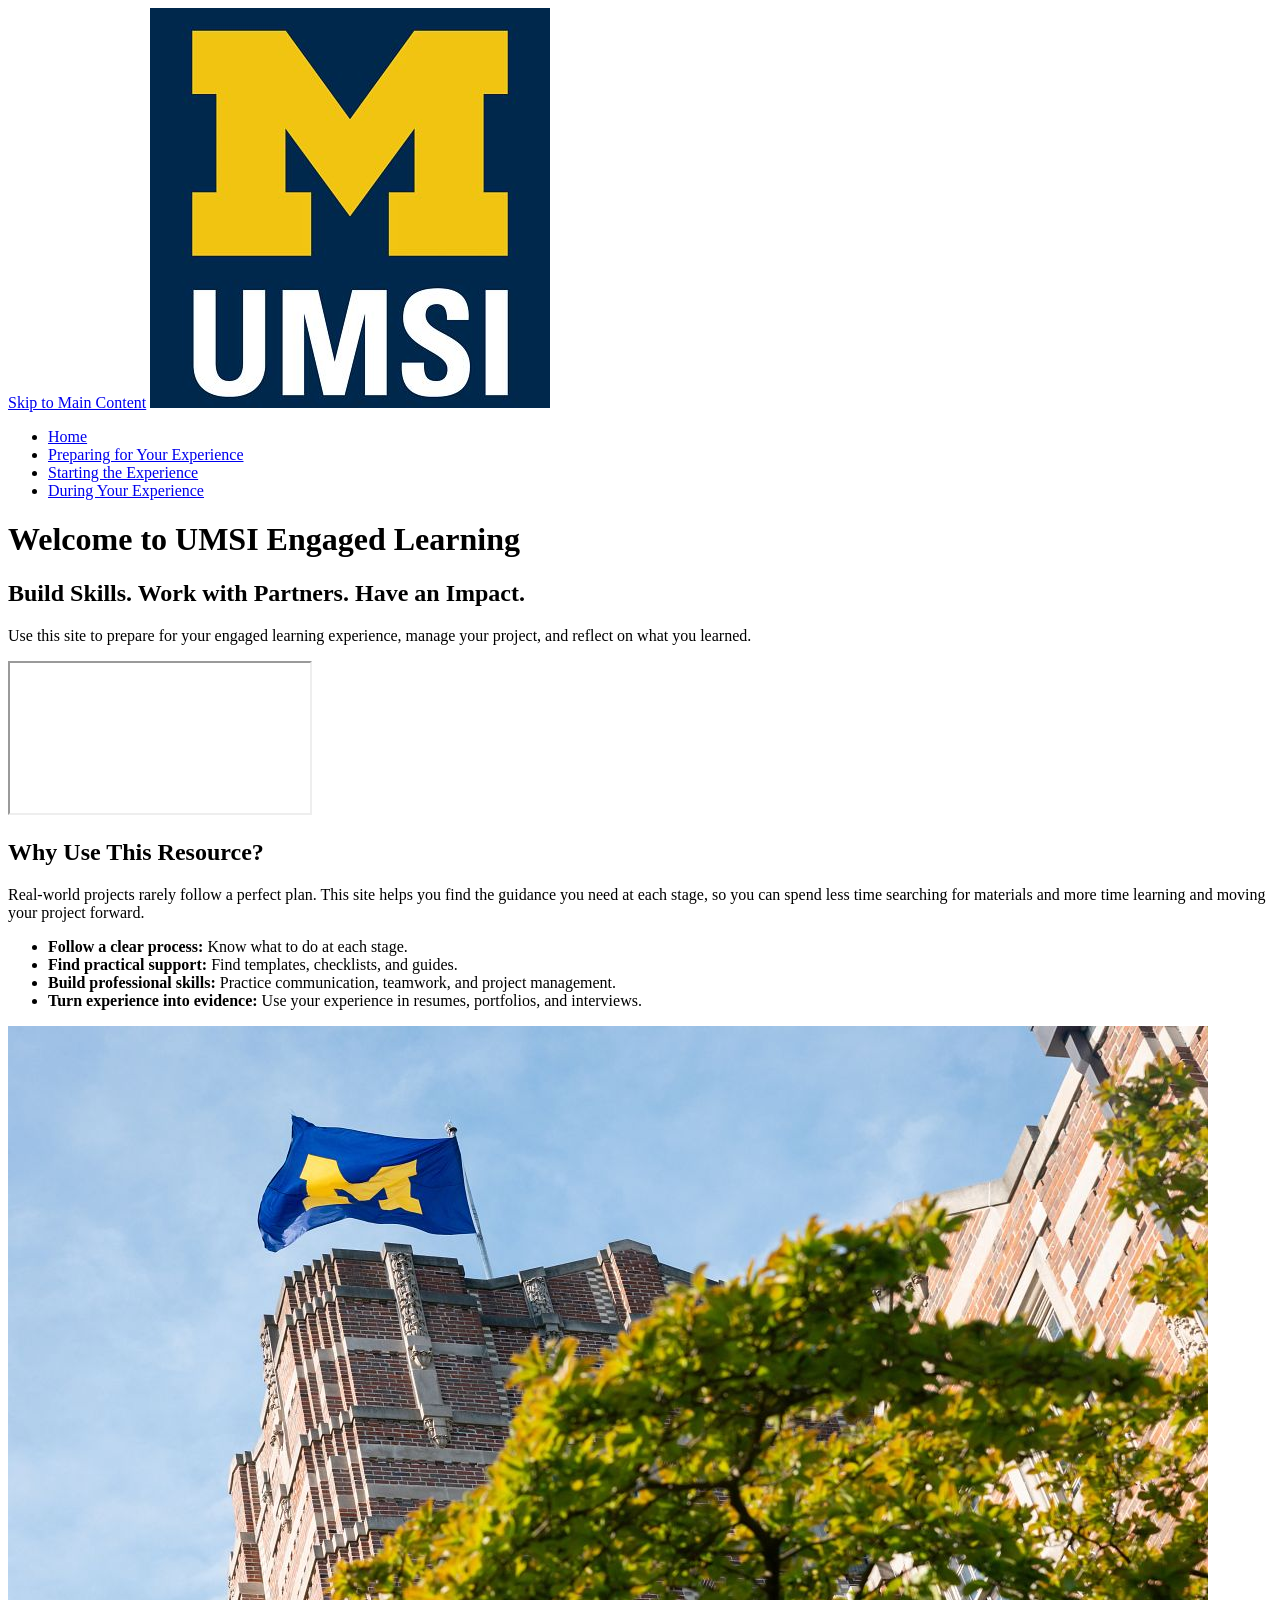
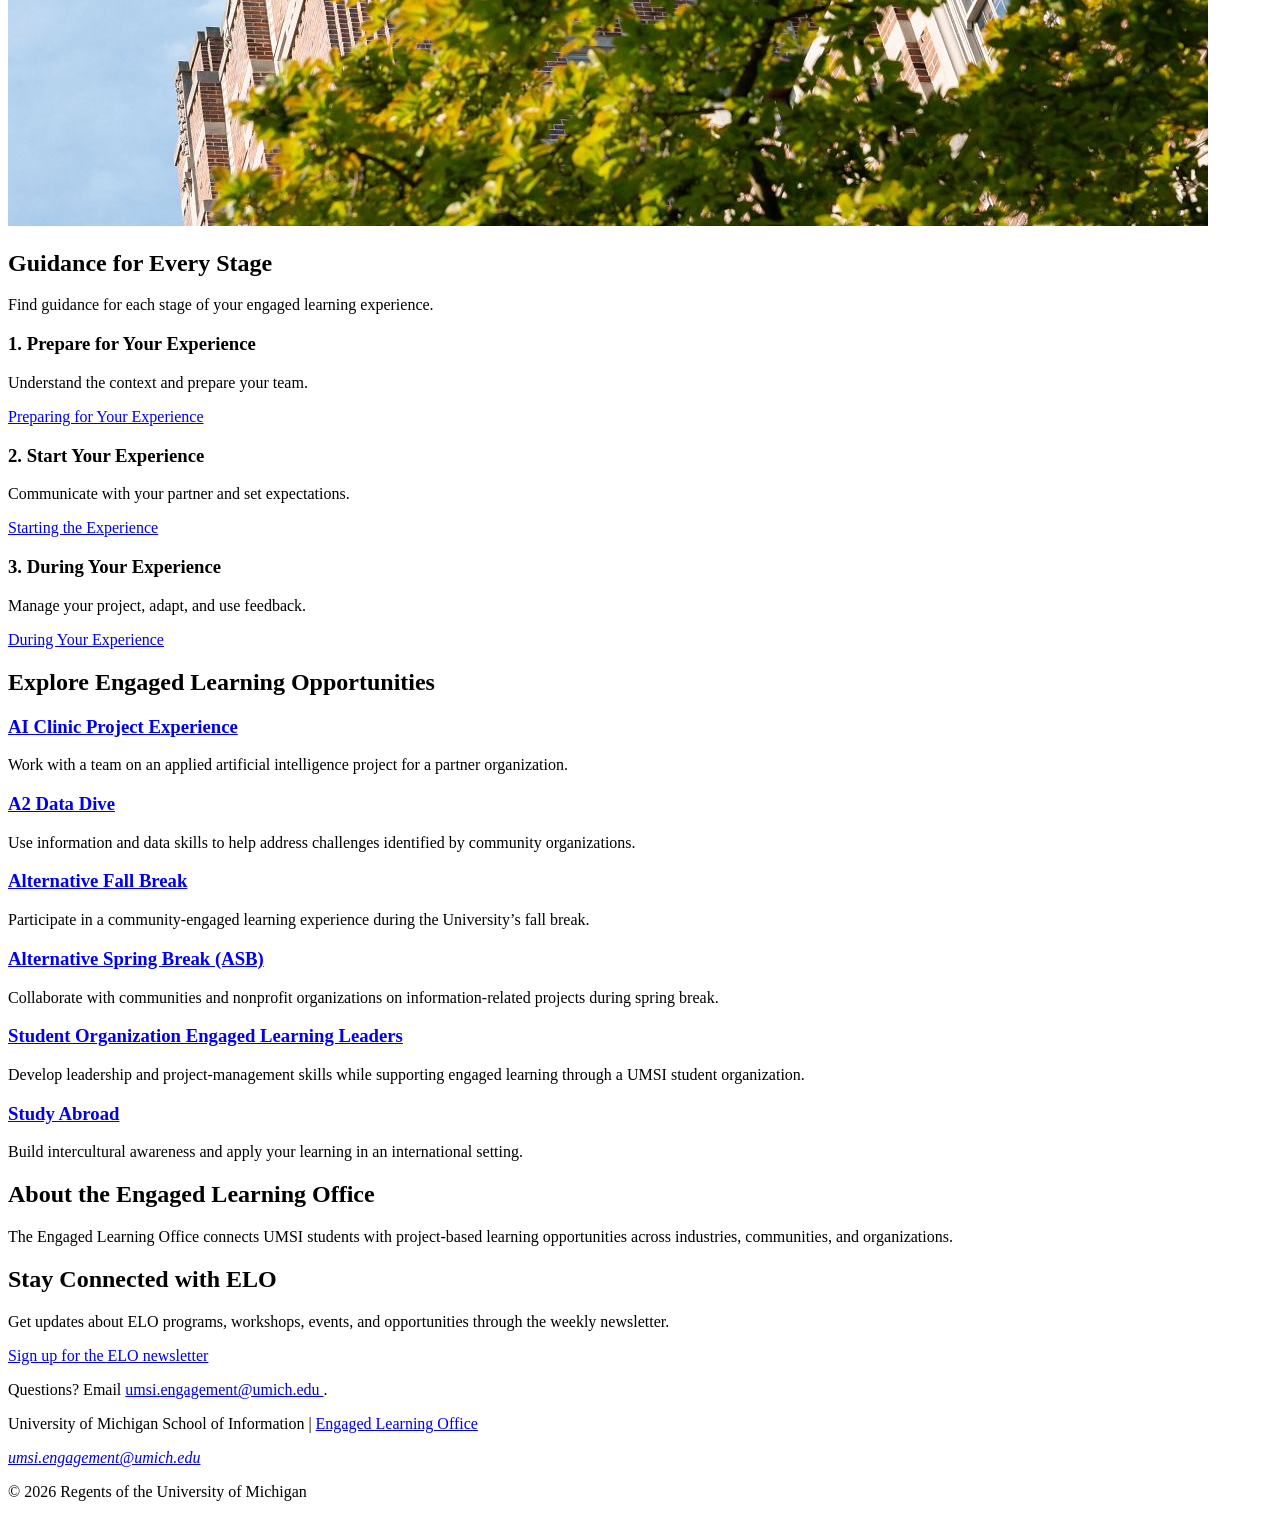
==== index.html @ 93e95463 "Fix W3 validator error in index.html" ====
<!DOCTYPE html>
<html lang="en">
  <head>
    <meta charset="UTF-8">
    <meta name="viewport" content="width=device-width, initial-scale=1.0">
    <title>Engaged Learning Resources | UMSI</title>

  </head>
  <body>

    <header>
      <a href="#main">Skip to Main Content</a>
      <img src="images/UMSI_signature_vertical_informal_solidblue.jpg"
        alt="UMSI Logo">
      <nav>
        <ul>
          <li><a href="index.html">Home</a></li>
          <li><a href="prep.html">Preparing for Your Experience</a></li>
          <li><a href="start.html">Starting the Experience</a></li>
          <li><a href="during.html">During Your Experience</a></li>
        </ul>
      </nav>
      <h1>Welcome to UMSI Engaged Learning</h1>

    </header>
    <main id="main">
      <section>
        <h2>Build Skills. Work with Partners. Have an Impact.</h2>
        <p>
          Use this site to prepare for your engaged learning experience, manage
          your project, and reflect on what you learned.
        </p>

        <iframe
          src="https://www.youtube.com/embed/81ZO9RfIJEQ?si=tBp82YWZMl1u7CVS"
          title="YouTube video player"
          allow="accelerometer; autoplay; clipboard-write; encrypted-media; gyroscope; picture-in-picture; web-share"
          referrerpolicy="strict-origin-when-cross-origin"
          allowfullscreen></iframe>
        <!-- Note: this iframe might cause an Axe ARIA error - that's not on you that's on YouTube! -->
      </section>

      <section>
        <h2>Why Use This Resource?</h2>

        <p>Real-world projects rarely follow a perfect plan. This site helps you
          find the guidance you need at each stage, so you can spend less time
          searching for materials and more time learning and moving your project
          forward.</p>
        <ul>
          <li><strong>Follow a clear process:</strong> Know what to do at each
            stage.</li>
          <li><strong>Find practical support:</strong> Find templates,
            checklists, and guides.</li>
          <li><strong>Build professional skills:</strong> Practice
            communication, teamwork, and project management.</li>
          <li><strong>Turn experience into evidence:</strong> Use your
            experience in resumes, portfolios, and interviews.</li>
        </ul>
        <img src="images/MCOMMONS-EarlySummerViewsMay2026-19.jpg"
          alt="University of Michigan flag outside the Michigan Union">
      </section>

      <section>
        <h2>Guidance for Every Stage</h2>
        <p>Find guidance for each stage of your engaged learning experience.</p>
        <article>
          <h3>1. Prepare for Your Experience</h3>
          <p>Understand the context and prepare your team.</p>
          <a href="prep.html">Preparing for Your Experience</a>
        </article>

        <article>
          <h3>2. Start Your Experience</h3>
          <p>Communicate with your partner and set expectations.</p>
          <a href="start.html">Starting the Experience</a>
        </article>

        <article>
          <h3>3. During Your Experience</h3>
          <p>Manage your project, adapt, and use feedback.</p>
          <a href="during.html">During Your Experience</a>
        </article>
      </section>

      <section>
        <h2>Explore Engaged Learning Opportunities</h2>
        <article>
          <h3><a
              href="https://mcompass.umich.edu/_portal/tds-program-brochure?programid=12810">AI
              Clinic Project Experience</a></h3>
          <p>Work with a team on an applied artificial intelligence project for
            a partner organization.</p>
        </article>

        <article>
          <h3><a
              href="https://mcompass.umich.edu/_portal/tds-program-brochure?programid=12556">A2
              Data Dive</a></h3>
          <p>Use information and data skills to help address challenges
            identified by community organizations.</p>
        </article>

        <article>
          <h3><a
              href="https://mcompass.umich.edu/_portal/tds-program-brochure?programid=11297">Alternative
              Fall Break</a></h3>
          <p>Participate in a community-engaged learning experience during the
            University’s fall break.</p>
        </article>

        <article>
          <h3><a
              href="https://mcompass.umich.edu/_portal/tds-program-brochure?programid=10621">Alternative
              Spring Break (ASB)</a></h3>
          <p>Collaborate with communities and nonprofit organizations on
            information-related projects during spring break.</p>
        </article>

        <article>
          <h3><a
              href="https://mcompass.umich.edu/_portal/tds-program-brochure?programid=12294">Student
              Organization Engaged Learning Leaders</a></h3>
          <p>Develop leadership and project-management skills while supporting
            engaged learning through a UMSI student organization.</p>
        </article>

        <article>
          <h3><a href="https://www.si.umich.edu/student-life/study-abroad">Study
              Abroad</a></h3>
          <p>Build intercultural awareness and apply your learning in an
            international setting. </p>
        </article>
      </section>
      <section>
        <h2>About the Engaged Learning Office</h2>
        <p>The Engaged Learning Office connects UMSI students with project-based
          learning opportunities across industries, communities, and
          organizations.</p>
      </section>
      <aside>
        <h2>Stay Connected with ELO</h2>
        <p>Get updates about ELO programs, workshops, events, and opportunities
          through the weekly newsletter.</p>
        <div>
          <a href="https://umsi.info/elo-newsletter"> Sign up for the ELO
            newsletter</a>
        </div>
        <p>Questions? Email <a
            href="mailto:umsi.engagement@umich.edu">umsi.engagement@umich.edu
          </a>.</p>
      </aside>

      <!-- Content taken & modified from UMGPT with the prompt, "Write me a webpage of intro content to help meet the following requirements - this is for the home page": and then pasted in the client objectives & project requirements"
        UMGPT. (2026). UMGPT ( GPT-5.6 Sol September 7th version) [Large language model]. -->
    </main>
    <footer>
      <p>University of Michigan School of Information | <a
          href="https://www.si.umich.edu/programs/engaged-learning/about-engaged-learning-office">Engaged
          Learning Office </a></p>
      <address>
        <a href="mailto:umsi.engagement@umich.edu">umsi.engagement@umich.edu</a>
      </address>
      <p>&copy; 2026 Regents of the University of Michigan</p>
    </footer>
  </body>
</html>
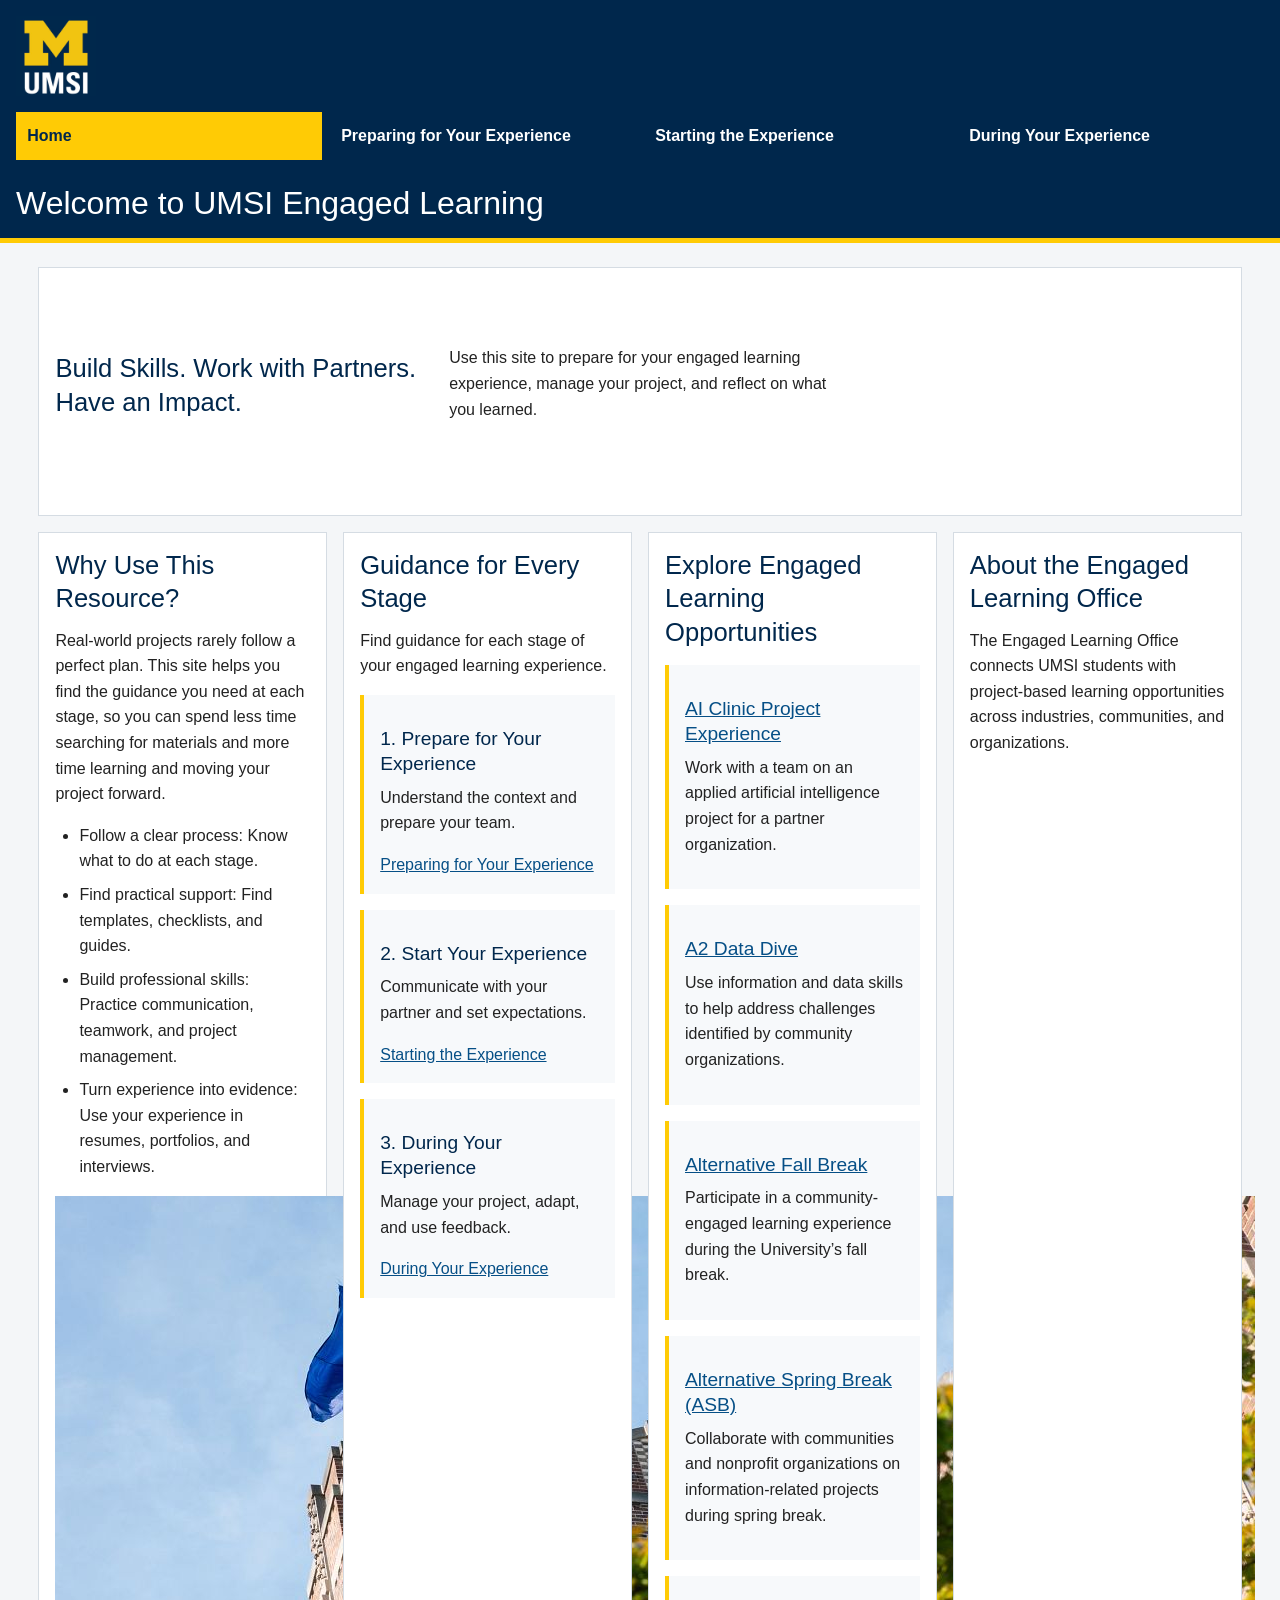
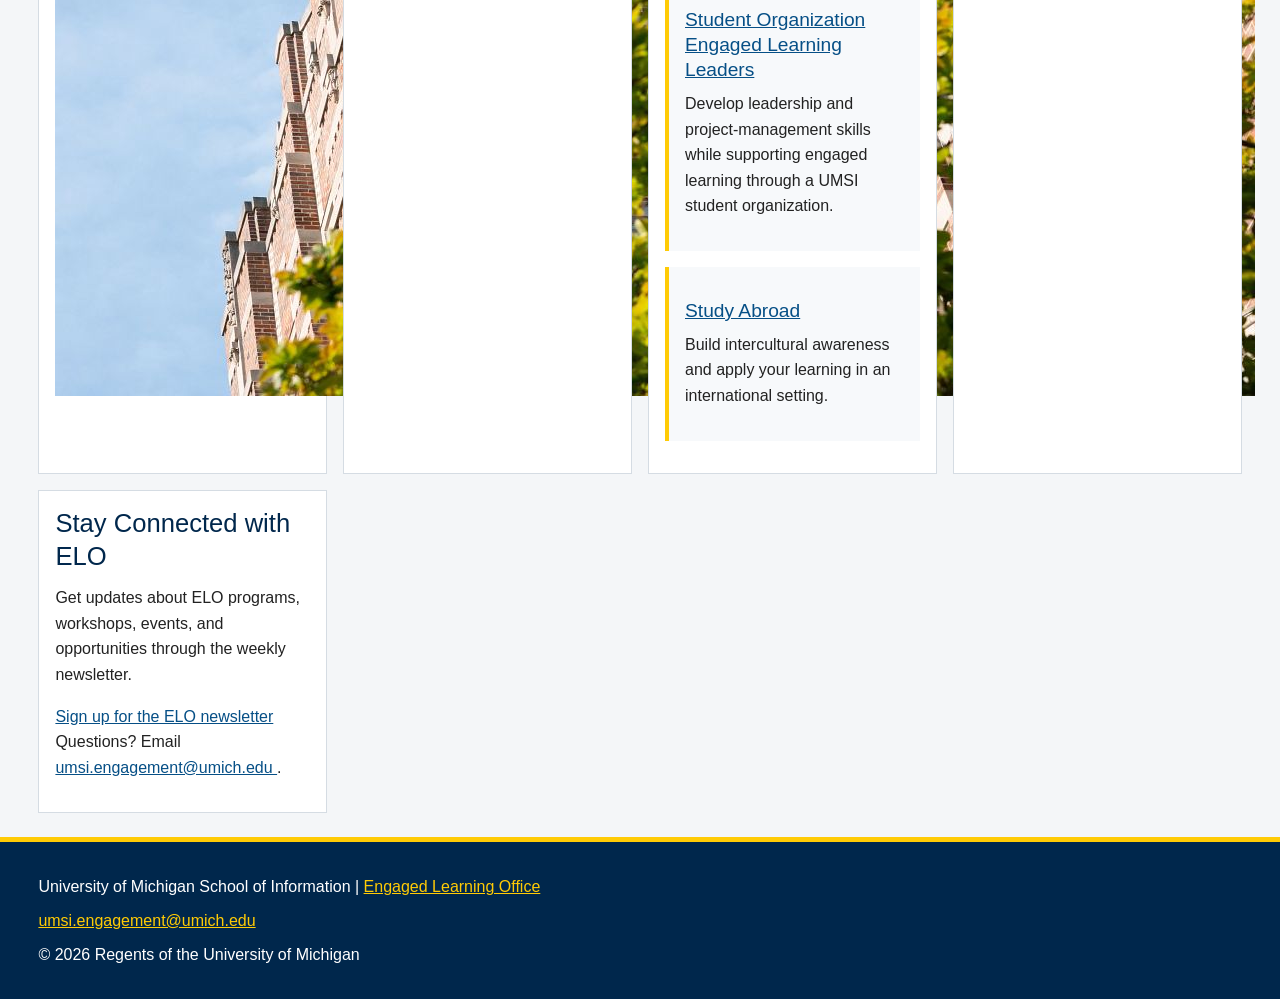
==== commit 76d6adb0: "client project 2" ====
--- a/index.html
+++ b/index.html
@@ -3,18 +3,20 @@
   <head>
     <meta charset="UTF-8">
     <meta name="viewport" content="width=device-width, initial-scale=1.0">
-    <title>Engaged Learning Resources | UMSI</title>
+    <title>Engaged Learning at UMSI | Home</title>
+    <link rel="stylesheet" href="css/html5reset.css">
+    <link rel="stylesheet" href="css/style.css">
 
   </head>
   <body>
 
     <header>
-      <a href="#main">Skip to Main Content</a>
+      <a class="skip-link" href="#main">Skip to Main Content</a>
       <img src="images/UMSI_signature_vertical_informal_solidblue.jpg"
         alt="UMSI Logo">
       <nav>
         <ul>
-          <li><a href="index.html">Home</a></li>
+          <li><a href="index.html" aria-current="page">Home</a></li>
           <li><a href="prep.html">Preparing for Your Experience</a></li>
           <li><a href="start.html">Starting the Experience</a></li>
           <li><a href="during.html">During Your Experience</a></li>
--- a/css/style.css
+++ b/css/style.css
@@ -0,0 +1,219 @@
+/* Basic page styles */
+body {
+  margin: 0;
+  background-color: #f4f6f8;
+  color: #222;
+  font-family: Arial, sans-serif;
+  font-size: 1rem;
+  line-height: 1.6;
+}
+
+* {
+  box-sizing: border-box;
+}
+
+a {
+  color: #064f86;
+}
+
+a:focus-visible {
+  outline: 3px solid #ffcb05;
+  outline-offset: 3px;
+}
+
+/* The skip link is hidden until someone tabs to it. */
+.skip-link {
+  position: absolute;
+  top: -100px;
+  left: 1rem;
+  padding: 0.75rem;
+  background-color: #ffcb05;
+  color: #00274c;
+  font-weight: bold;
+}
+
+.skip-link:focus {
+  top: 1rem;
+}
+
+/* Header and navigation */
+header {
+  display: grid;
+  grid-template-columns: 1fr;
+  gap: 1rem;
+  padding: 1rem;
+  background-color: #00274c;
+  color: white;
+  border-bottom: 5px solid #ffcb05;
+}
+
+header img {
+  width: 5rem;
+  max-width: 100%;
+  background-color: white;
+}
+
+header h1 {
+  margin: 0;
+  color: white;
+  font-size: 2rem;
+  line-height: 1.2;
+}
+
+nav ul {
+  display: grid;
+  grid-template-columns: repeat(auto-fit, minmax(140px, 1fr));
+  gap: 0.5rem;
+  margin: 0;
+  padding: 0;
+  list-style: none;
+}
+
+nav a {
+  display: block;
+  min-height: 3rem;
+  padding: 0.7rem;
+  color: white;
+  font-weight: bold;
+  text-decoration: none;
+}
+
+nav a:hover,
+nav a[aria-current="page"] {
+  background-color: #ffcb05;
+  color: #00274c;
+}
+
+/* Grid keeps content in one column on narrow screens and adds columns
+   when there is enough room. */
+main {
+  display: grid;
+  grid-template-columns: repeat(auto-fit, minmax(250px, 1fr));
+  gap: 1rem;
+  width: 94%;
+  margin: 1.5rem auto;
+}
+
+main > section,
+main > aside {
+  min-width: 0;
+  padding: 1rem;
+  background-color: white;
+  border: 1px solid #d5dce3;
+}
+
+main > section:first-child {
+  display: grid;
+  grid-template-columns: repeat(auto-fit, minmax(230px, 1fr));
+  gap: 0.75rem;
+  align-items: center;
+  grid-column: 1 / -1;
+}
+
+main > section:first-child img {
+  width: 100%;
+  height: auto;
+}
+
+main > section:first-child iframe {
+  width: 100%;
+  aspect-ratio: 16 / 9;
+  border: 0;
+}
+
+h2,
+h3,
+h4 {
+  color: #00274c;
+  line-height: 1.3;
+}
+
+h2 {
+  margin: 0 0 0.75rem;
+  font-size: 1.6rem;
+}
+
+h3 {
+  margin: 1rem 0 0.5rem;
+  font-size: 1.2rem;
+}
+
+main p {
+  margin: 0 0 1rem;
+}
+
+main ul {
+  margin: 0 0 1rem;
+  padding-left: 1.5rem;
+  list-style: disc;
+}
+
+main ol {
+  margin: 0 0 1rem;
+  padding-left: 1.5rem;
+  list-style: decimal;
+}
+
+main > section:not(:first-child) article {
+  margin: 1rem 0;
+  padding: 1rem;
+  border-left: 4px solid #ffcb05;
+  background-color: #f7f9fb;
+}
+
+li {
+  margin-bottom: 0.5rem;
+}
+
+table {
+  width: 100%;
+  border-collapse: collapse;
+}
+
+caption {
+  padding: 0.5rem;
+  color: #00274c;
+  font-weight: bold;
+  text-align: left;
+}
+
+th,
+td {
+  padding: 0.5rem;
+  border: 1px solid #b9c5d0;
+  text-align: left;
+  vertical-align: top;
+}
+
+th {
+  background-color: #00274c;
+  color: white;
+}
+
+footer {
+  padding: 1.5rem 3%;
+  background-color: #00274c;
+  color: white;
+  border-top: 5px solid #ffcb05;
+}
+
+footer p {
+  margin: 0.5rem 0;
+}
+
+footer a {
+  color: #ffcb05;
+}
+
+address {
+  font-style: normal;
+}
+
+/* Accessibility: reduce animation for people who request less motion. */
+@media (prefers-reduced-motion: reduce) {
+  * {
+    scroll-behavior: auto !important;
+    animation: none !important;
+    transition: none !important;
+  }
+}
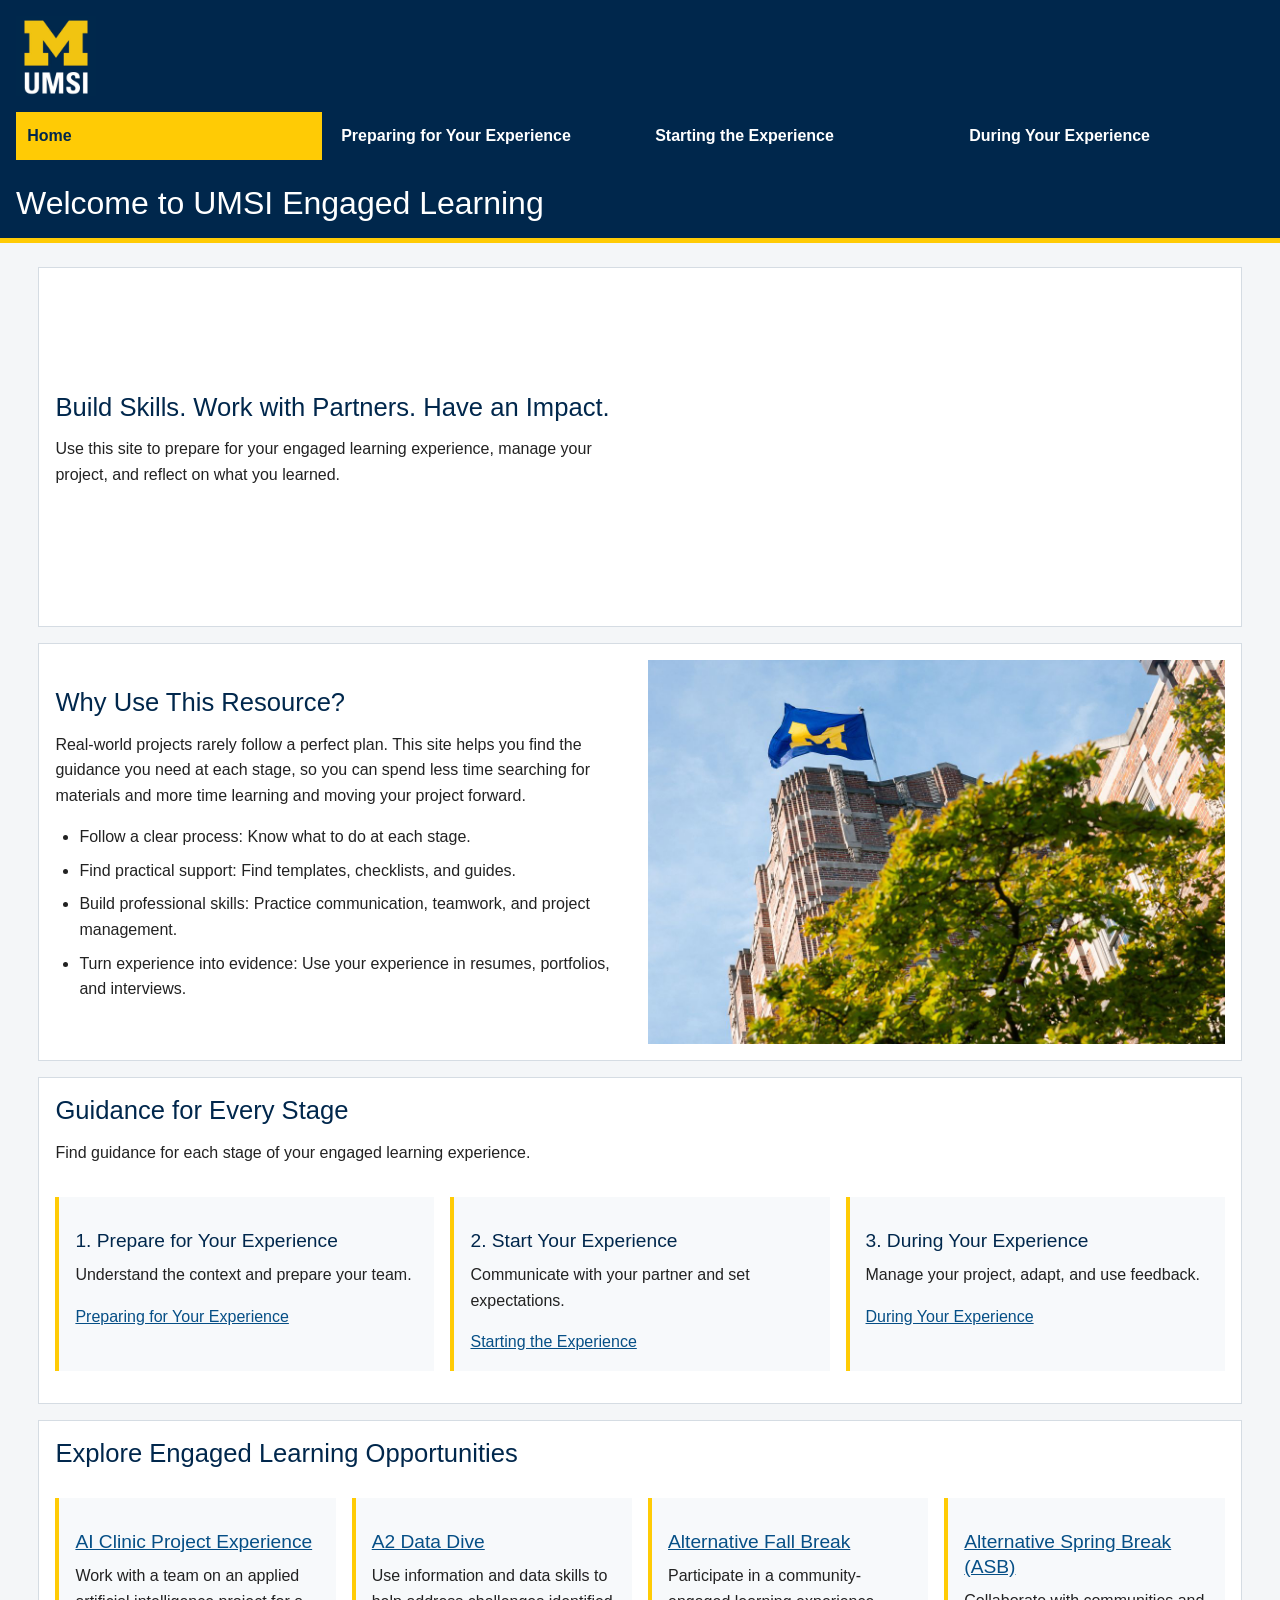
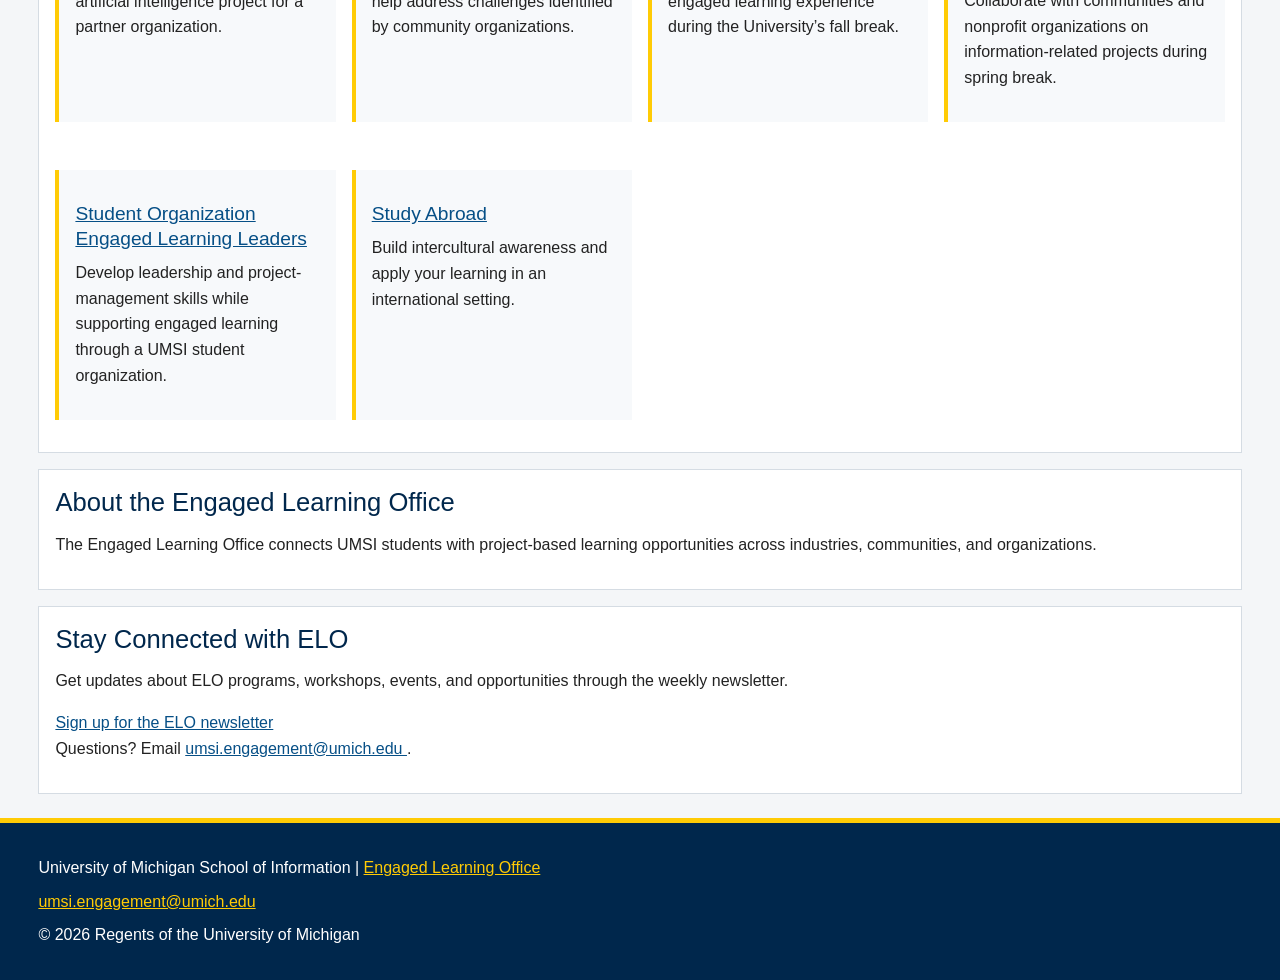
==== commit 4a79ed47: "Update" ====
--- a/index.html
+++ b/index.html
@@ -27,11 +27,13 @@
     </header>
     <main id="main">
       <section>
-        <h2>Build Skills. Work with Partners. Have an Impact.</h2>
-        <p>
-          Use this site to prepare for your engaged learning experience, manage
-          your project, and reflect on what you learned.
-        </p>
+        <div>
+          <h2>Build Skills. Work with Partners. Have an Impact.</h2>
+          <p>
+            Use this site to prepare for your engaged learning experience, manage
+            your project, and reflect on what you learned.
+          </p>
+        </div>
 
         <iframe
           src="https://www.youtube.com/embed/81ZO9RfIJEQ?si=tBp82YWZMl1u7CVS"
@@ -42,23 +44,25 @@
         <!-- Note: this iframe might cause an Axe ARIA error - that's not on you that's on YouTube! -->
       </section>
 
-      <section>
-        <h2>Why Use This Resource?</h2>
+      <section class="why-section">
+        <div>
+          <h2>Why Use This Resource?</h2>
 
-        <p>Real-world projects rarely follow a perfect plan. This site helps you
-          find the guidance you need at each stage, so you can spend less time
-          searching for materials and more time learning and moving your project
-          forward.</p>
-        <ul>
-          <li><strong>Follow a clear process:</strong> Know what to do at each
-            stage.</li>
-          <li><strong>Find practical support:</strong> Find templates,
-            checklists, and guides.</li>
-          <li><strong>Build professional skills:</strong> Practice
-            communication, teamwork, and project management.</li>
-          <li><strong>Turn experience into evidence:</strong> Use your
-            experience in resumes, portfolios, and interviews.</li>
-        </ul>
+          <p>Real-world projects rarely follow a perfect plan. This site helps you
+            find the guidance you need at each stage, so you can spend less time
+            searching for materials and more time learning and moving your project
+            forward.</p>
+          <ul>
+            <li><strong>Follow a clear process:</strong> Know what to do at each
+              stage.</li>
+            <li><strong>Find practical support:</strong> Find templates,
+              checklists, and guides.</li>
+            <li><strong>Build professional skills:</strong> Practice
+              communication, teamwork, and project management.</li>
+            <li><strong>Turn experience into evidence:</strong> Use your
+              experience in resumes, portfolios, and interviews.</li>
+          </ul>
+        </div>
         <img src="images/MCOMMONS-EarlySummerViewsMay2026-19.jpg"
           alt="University of Michigan flag outside the Michigan Union">
       </section>
@@ -66,73 +70,77 @@
       <section>
         <h2>Guidance for Every Stage</h2>
         <p>Find guidance for each stage of your engaged learning experience.</p>
-        <article>
-          <h3>1. Prepare for Your Experience</h3>
-          <p>Understand the context and prepare your team.</p>
-          <a href="prep.html">Preparing for Your Experience</a>
-        </article>
+        <div class="home-card-grid">
+          <article>
+            <h3>1. Prepare for Your Experience</h3>
+            <p>Understand the context and prepare your team.</p>
+            <a href="prep.html">Preparing for Your Experience</a>
+          </article>
 
-        <article>
-          <h3>2. Start Your Experience</h3>
-          <p>Communicate with your partner and set expectations.</p>
-          <a href="start.html">Starting the Experience</a>
-        </article>
+          <article>
+            <h3>2. Start Your Experience</h3>
+            <p>Communicate with your partner and set expectations.</p>
+            <a href="start.html">Starting the Experience</a>
+          </article>
 
-        <article>
-          <h3>3. During Your Experience</h3>
-          <p>Manage your project, adapt, and use feedback.</p>
-          <a href="during.html">During Your Experience</a>
-        </article>
+          <article>
+            <h3>3. During Your Experience</h3>
+            <p>Manage your project, adapt, and use feedback.</p>
+            <a href="during.html">During Your Experience</a>
+          </article>
+        </div>
       </section>
 
       <section>
         <h2>Explore Engaged Learning Opportunities</h2>
-        <article>
-          <h3><a
-              href="https://mcompass.umich.edu/_portal/tds-program-brochure?programid=12810">AI
-              Clinic Project Experience</a></h3>
-          <p>Work with a team on an applied artificial intelligence project for
-            a partner organization.</p>
-        </article>
+        <div class="home-card-grid">
+          <article>
+            <h3><a
+                href="https://mcompass.umich.edu/_portal/tds-program-brochure?programid=12810">AI
+                Clinic Project Experience</a></h3>
+            <p>Work with a team on an applied artificial intelligence project for
+              a partner organization.</p>
+          </article>
 
-        <article>
-          <h3><a
-              href="https://mcompass.umich.edu/_portal/tds-program-brochure?programid=12556">A2
-              Data Dive</a></h3>
-          <p>Use information and data skills to help address challenges
-            identified by community organizations.</p>
-        </article>
+          <article>
+            <h3><a
+                href="https://mcompass.umich.edu/_portal/tds-program-brochure?programid=12556">A2
+                Data Dive</a></h3>
+            <p>Use information and data skills to help address challenges
+              identified by community organizations.</p>
+          </article>
 
-        <article>
-          <h3><a
-              href="https://mcompass.umich.edu/_portal/tds-program-brochure?programid=11297">Alternative
-              Fall Break</a></h3>
-          <p>Participate in a community-engaged learning experience during the
-            University’s fall break.</p>
-        </article>
+          <article>
+            <h3><a
+                href="https://mcompass.umich.edu/_portal/tds-program-brochure?programid=11297">Alternative
+                Fall Break</a></h3>
+            <p>Participate in a community-engaged learning experience during the
+              University’s fall break.</p>
+          </article>
 
-        <article>
-          <h3><a
-              href="https://mcompass.umich.edu/_portal/tds-program-brochure?programid=10621">Alternative
-              Spring Break (ASB)</a></h3>
-          <p>Collaborate with communities and nonprofit organizations on
-            information-related projects during spring break.</p>
-        </article>
+          <article>
+            <h3><a
+                href="https://mcompass.umich.edu/_portal/tds-program-brochure?programid=10621">Alternative
+                Spring Break (ASB)</a></h3>
+            <p>Collaborate with communities and nonprofit organizations on
+              information-related projects during spring break.</p>
+          </article>
 
-        <article>
-          <h3><a
-              href="https://mcompass.umich.edu/_portal/tds-program-brochure?programid=12294">Student
-              Organization Engaged Learning Leaders</a></h3>
-          <p>Develop leadership and project-management skills while supporting
-            engaged learning through a UMSI student organization.</p>
-        </article>
+          <article>
+            <h3><a
+                href="https://mcompass.umich.edu/_portal/tds-program-brochure?programid=12294">Student
+                Organization Engaged Learning Leaders</a></h3>
+            <p>Develop leadership and project-management skills while supporting
+              engaged learning through a UMSI student organization.</p>
+          </article>
 
-        <article>
-          <h3><a href="https://www.si.umich.edu/student-life/study-abroad">Study
-              Abroad</a></h3>
-          <p>Build intercultural awareness and apply your learning in an
-            international setting. </p>
-        </article>
+          <article>
+            <h3><a href="https://www.si.umich.edu/student-life/study-abroad">Study
+                Abroad</a></h3>
+            <p>Build intercultural awareness and apply your learning in an
+              international setting. </p>
+          </article>
+        </div>
       </section>
       <section>
         <h2>About the Engaged Learning Office</h2>
--- a/css/style.css
+++ b/css/style.css
@@ -87,10 +87,9 @@
 /* Grid keeps content in one column on narrow screens and adds columns
    when there is enough room. */
 main {
-  display: grid;
-  grid-template-columns: repeat(auto-fit, minmax(250px, 1fr));
-  gap: 1rem;
+  display: block;
   width: 94%;
+  max-width: 76rem;
   margin: 1.5rem auto;
 }
 
@@ -100,11 +99,18 @@
   padding: 1rem;
   background-color: white;
   border: 1px solid #d5dce3;
+  margin-bottom: 1rem;
+}
+
+main img {
+  display: block;
+  max-width: 100%;
+  height: auto;
 }
 
 main > section:first-child {
   display: grid;
-  grid-template-columns: repeat(auto-fit, minmax(230px, 1fr));
+  grid-template-columns: repeat(auto-fit, minmax(min(100%, 230px), 1fr));
   gap: 0.75rem;
   align-items: center;
   grid-column: 1 / -1;
@@ -119,6 +125,23 @@
   width: 100%;
   aspect-ratio: 16 / 9;
   border: 0;
+}
+
+.why-section {
+  display: grid;
+  grid-template-columns: repeat(auto-fit, minmax(min(100%, 28rem), 1fr));
+  gap: 1rem;
+  align-items: center;
+}
+
+.home-card-grid {
+  display: grid;
+  grid-template-columns: repeat(auto-fit, minmax(min(100%, 250px), 1fr));
+  gap: 1rem;
+}
+
+.home-card-grid article {
+  margin: 0;
 }
 
 h2,
@@ -161,6 +184,39 @@
   background-color: #f7f9fb;
 }
 
+/* Phase 1 and Phase 3 use the same card layout. On small screens the
+   cards stack; when space allows, the task and resources sit side by side. */
+.phase-section {
+  grid-column: 1 / -1;
+}
+
+.phase-cards {
+  display: grid;
+  grid-template-columns: repeat(auto-fit, minmax(min(100%, 280px), 1fr));
+  gap: 1rem;
+}
+
+.phase-section article {
+  min-width: 0;
+  margin: 0;
+}
+
+.phase-section article h3 {
+  margin-top: 0;
+}
+
+.resource-grid {
+  display: grid;
+  grid-template-columns: repeat(auto-fit, minmax(min(100%, 260px), 1fr));
+  gap: 0.75rem;
+}
+
+.resource-list {
+  display: grid;
+  grid-template-columns: repeat(auto-fit, minmax(min(100%, 220px), 1fr));
+  gap: 0 1rem;
+}
+
 li {
   margin-bottom: 0.5rem;
 }
@@ -168,6 +224,19 @@
 table {
   width: 100%;
   border-collapse: collapse;
+  table-layout: fixed;
+}
+
+.category-column {
+  width: 23%;
+}
+
+.resource-column {
+  width: 30%;
+}
+
+.purpose-column {
+  width: 47%;
 }
 
 caption {
@@ -183,6 +252,7 @@
   border: 1px solid #b9c5d0;
   text-align: left;
   vertical-align: top;
+  overflow-wrap: anywhere;
 }
 
 th {
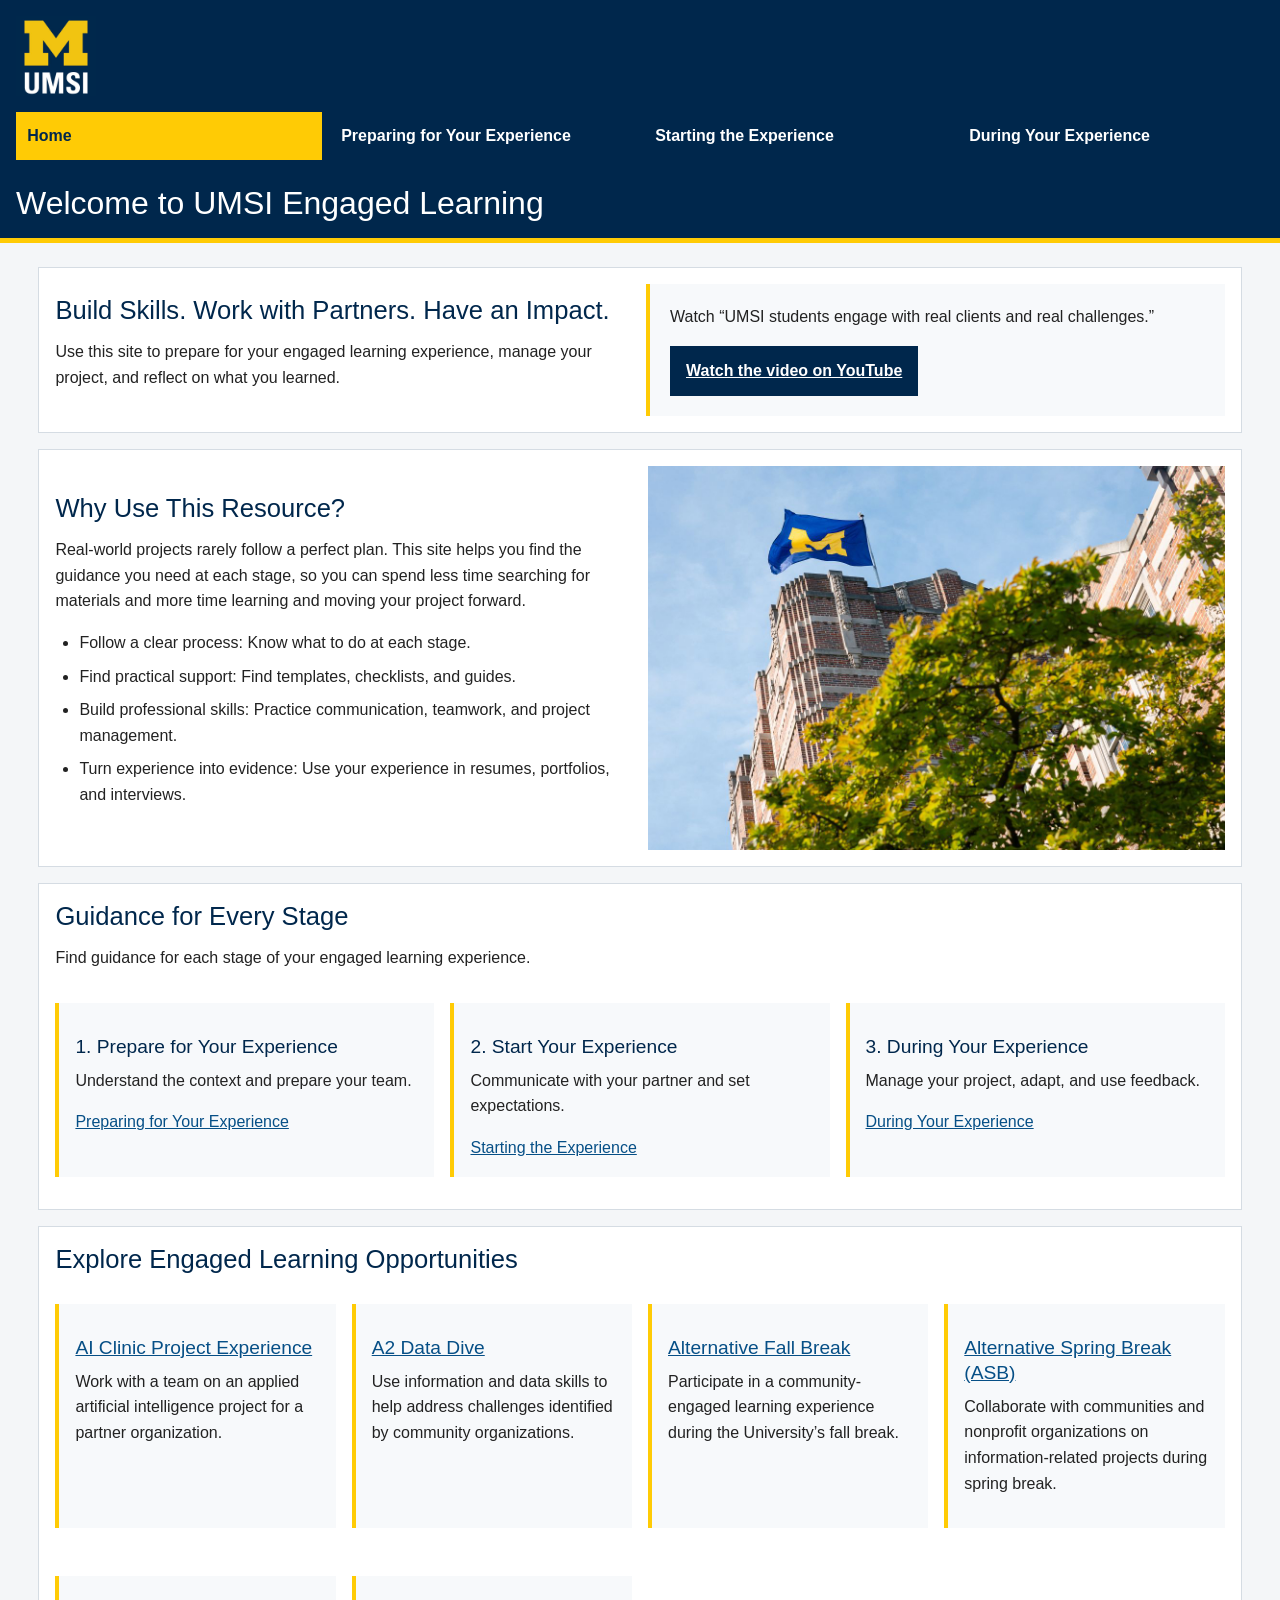
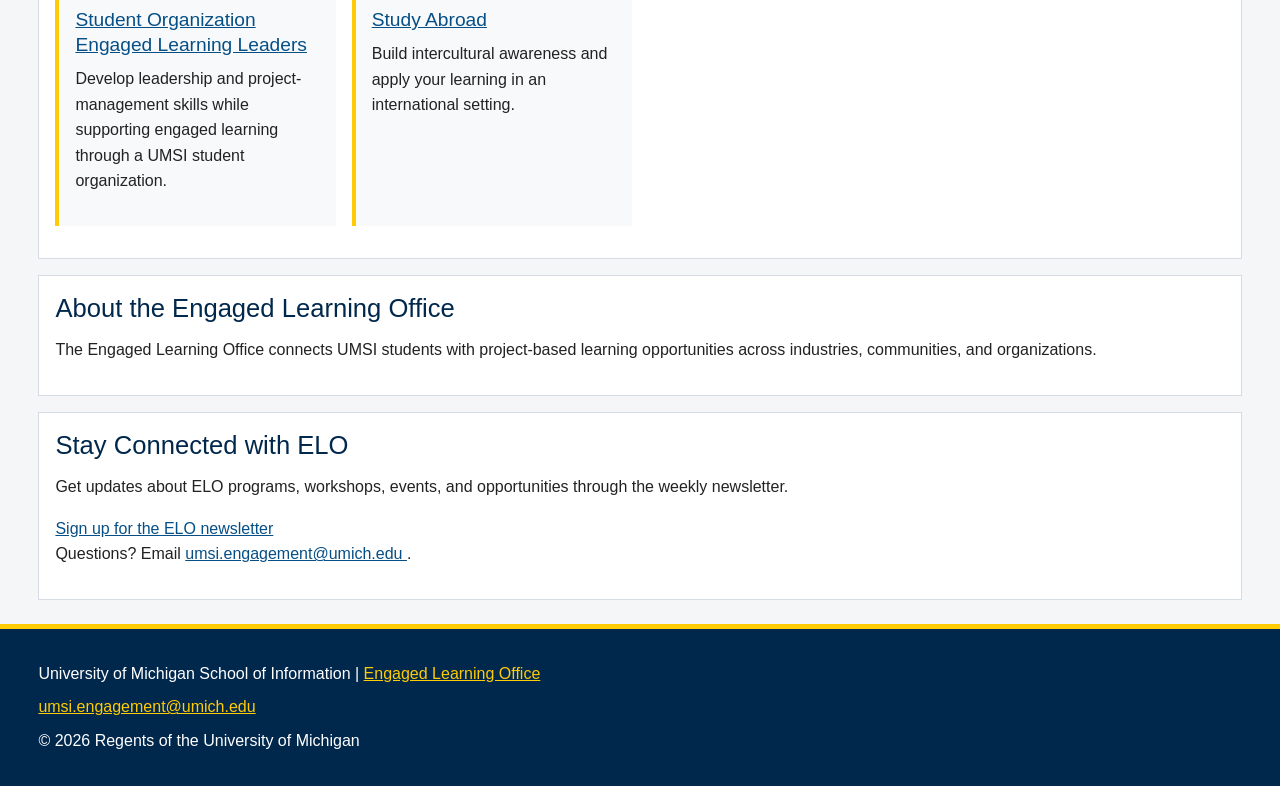
==== commit 223254d7: "fix axe error" ====
--- a/index.html
+++ b/index.html
@@ -35,13 +35,10 @@
           </p>
         </div>
 
-        <iframe
-          src="https://www.youtube.com/embed/81ZO9RfIJEQ?si=tBp82YWZMl1u7CVS"
-          title="YouTube video player"
-          allow="accelerometer; autoplay; clipboard-write; encrypted-media; gyroscope; picture-in-picture; web-share"
-          referrerpolicy="strict-origin-when-cross-origin"
-          allowfullscreen></iframe>
-        <!-- Note: this iframe might cause an Axe ARIA error - that's not on you that's on YouTube! -->
+        <div class="video-link">
+          <p>Watch “UMSI students engage with real clients and real challenges.”</p>
+          <a href="https://www.youtube.com/watch?v=81ZO9RfIJEQ">Watch the video on YouTube</a>
+        </div>
       </section>
 
       <section class="why-section">
--- a/css/style.css
+++ b/css/style.css
@@ -121,10 +121,24 @@
   height: auto;
 }
 
-main > section:first-child iframe {
-  width: 100%;
-  aspect-ratio: 16 / 9;
-  border: 0;
+.video-link {
+  padding: 1.25rem;
+  border-left: 4px solid #ffcb05;
+  background-color: #f7f9fb;
+}
+
+.video-link a {
+  display: inline-block;
+  min-height: 3rem;
+  padding: 0.75rem 1rem;
+  background-color: #00274c;
+  color: white;
+  font-weight: bold;
+}
+
+.video-link a:hover {
+  background-color: #ffcb05;
+  color: #00274c;
 }
 
 .why-section {
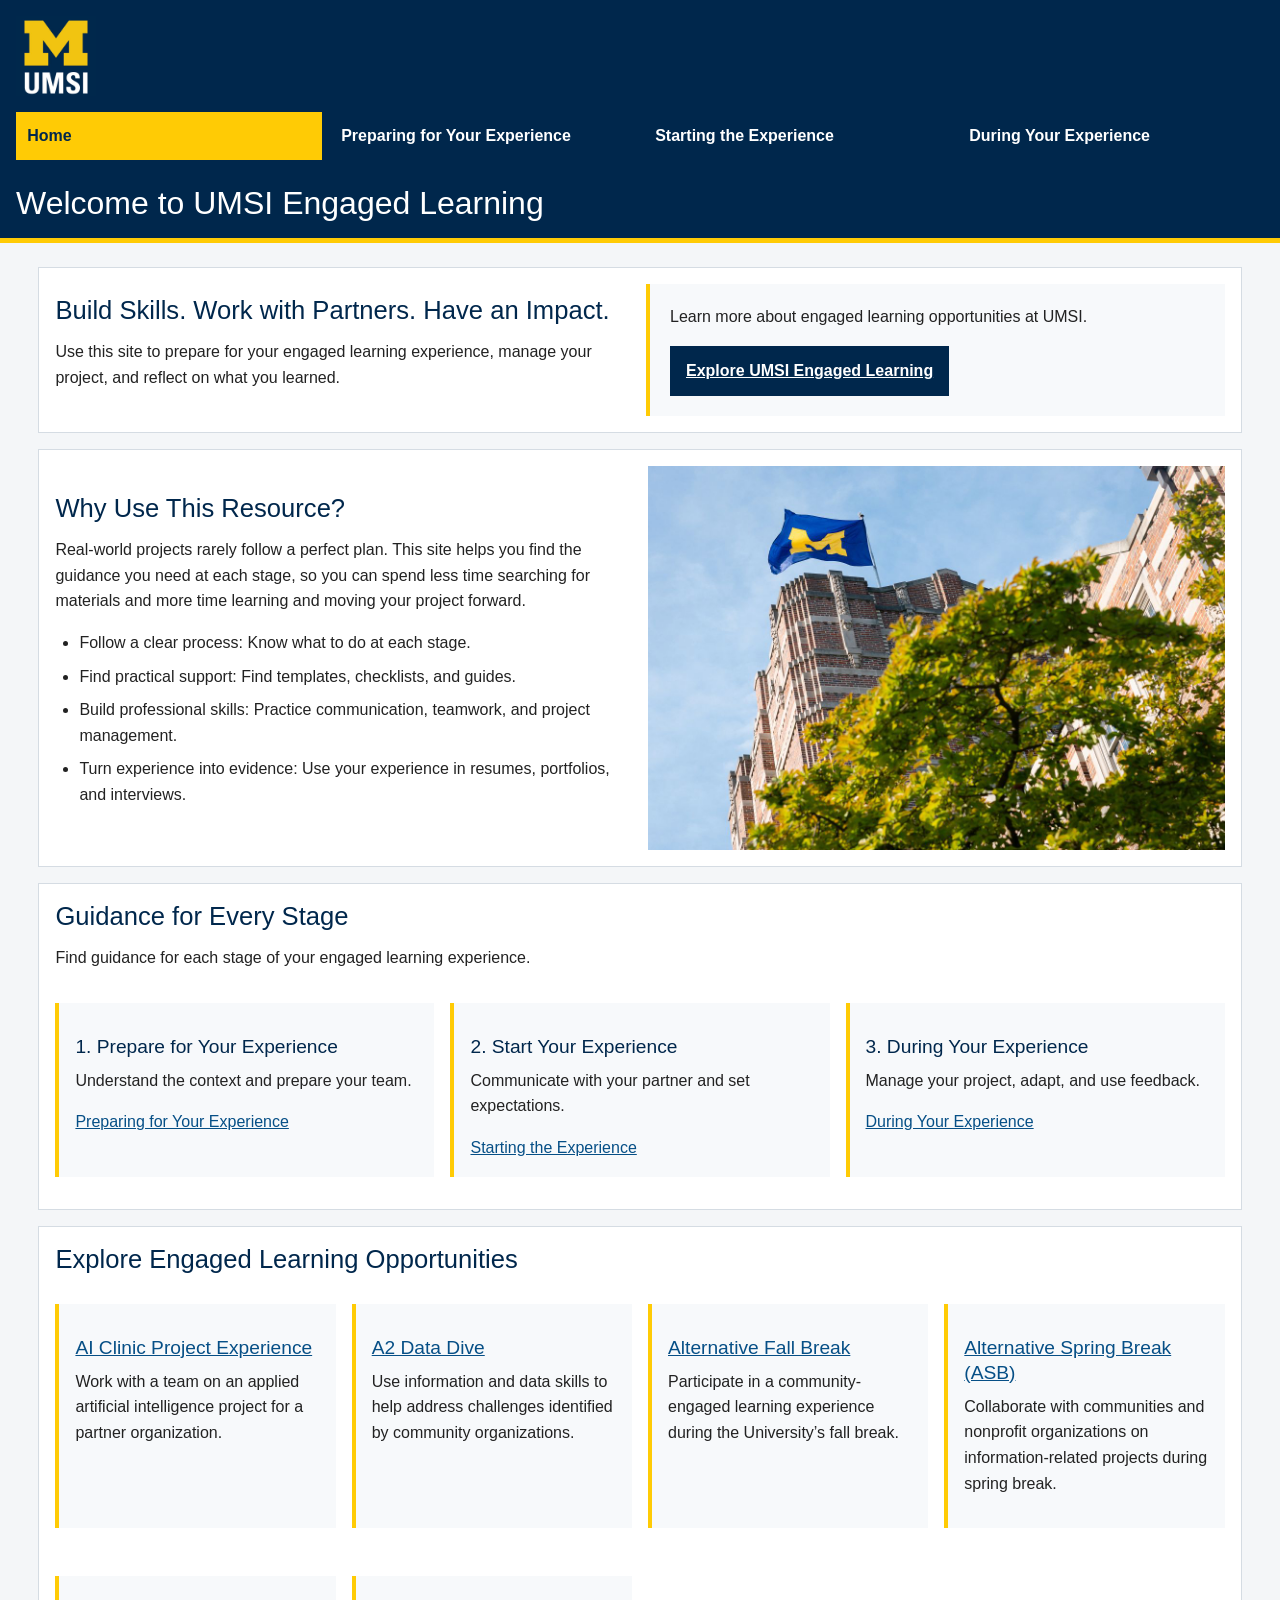
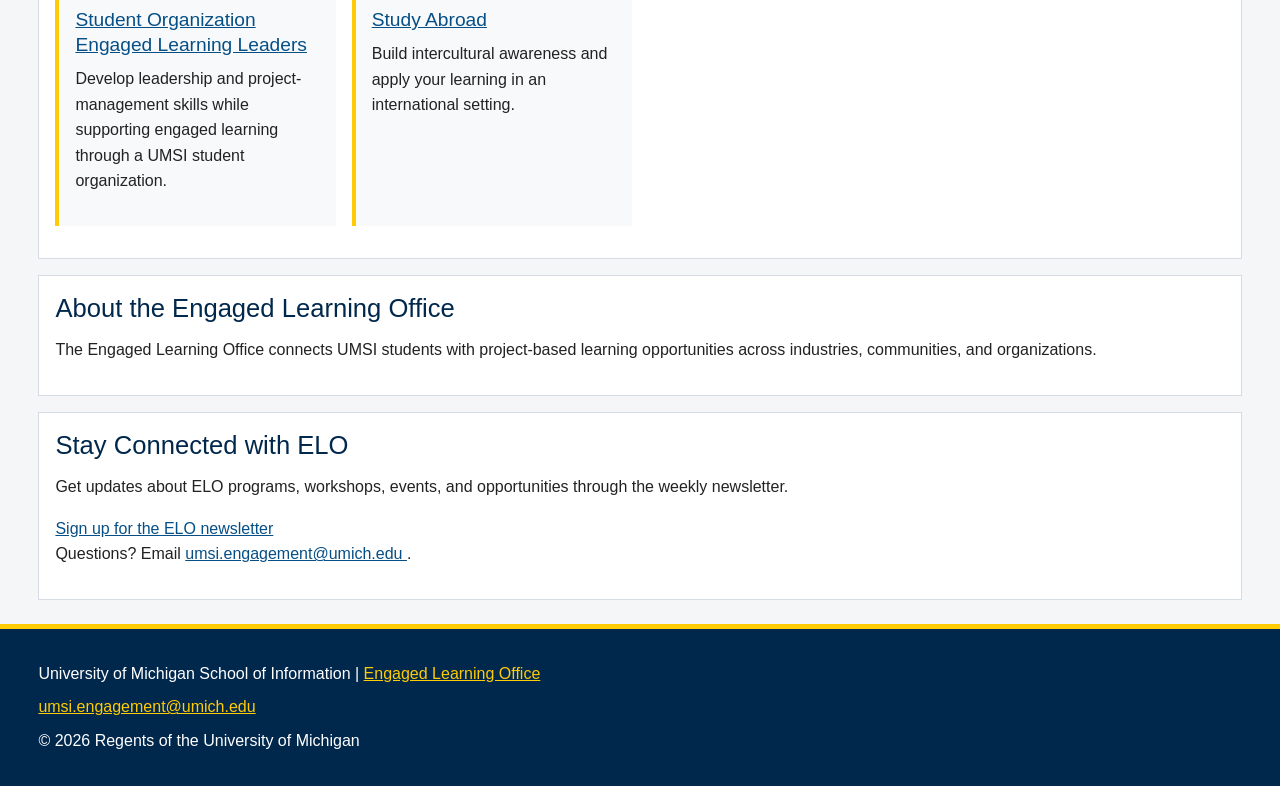
==== commit 9543722f: "fix WAVE alert" ====
--- a/index.html
+++ b/index.html
@@ -35,9 +35,9 @@
           </p>
         </div>
 
-        <div class="video-link">
-          <p>Watch “UMSI students engage with real clients and real challenges.”</p>
-          <a href="https://www.youtube.com/watch?v=81ZO9RfIJEQ">Watch the video on YouTube</a>
+        <div class="featured-link">
+          <p>Learn more about engaged learning opportunities at UMSI.</p>
+          <a href="https://www.si.umich.edu/programs/engaged-learning">Explore UMSI Engaged Learning</a>
         </div>
       </section>
 
--- a/css/style.css
+++ b/css/style.css
@@ -121,13 +121,13 @@
   height: auto;
 }
 
-.video-link {
+.featured-link {
   padding: 1.25rem;
   border-left: 4px solid #ffcb05;
   background-color: #f7f9fb;
 }
 
-.video-link a {
+.featured-link a {
   display: inline-block;
   min-height: 3rem;
   padding: 0.75rem 1rem;
@@ -136,7 +136,7 @@
   font-weight: bold;
 }
 
-.video-link a:hover {
+.featured-link a:hover {
   background-color: #ffcb05;
   color: #00274c;
 }
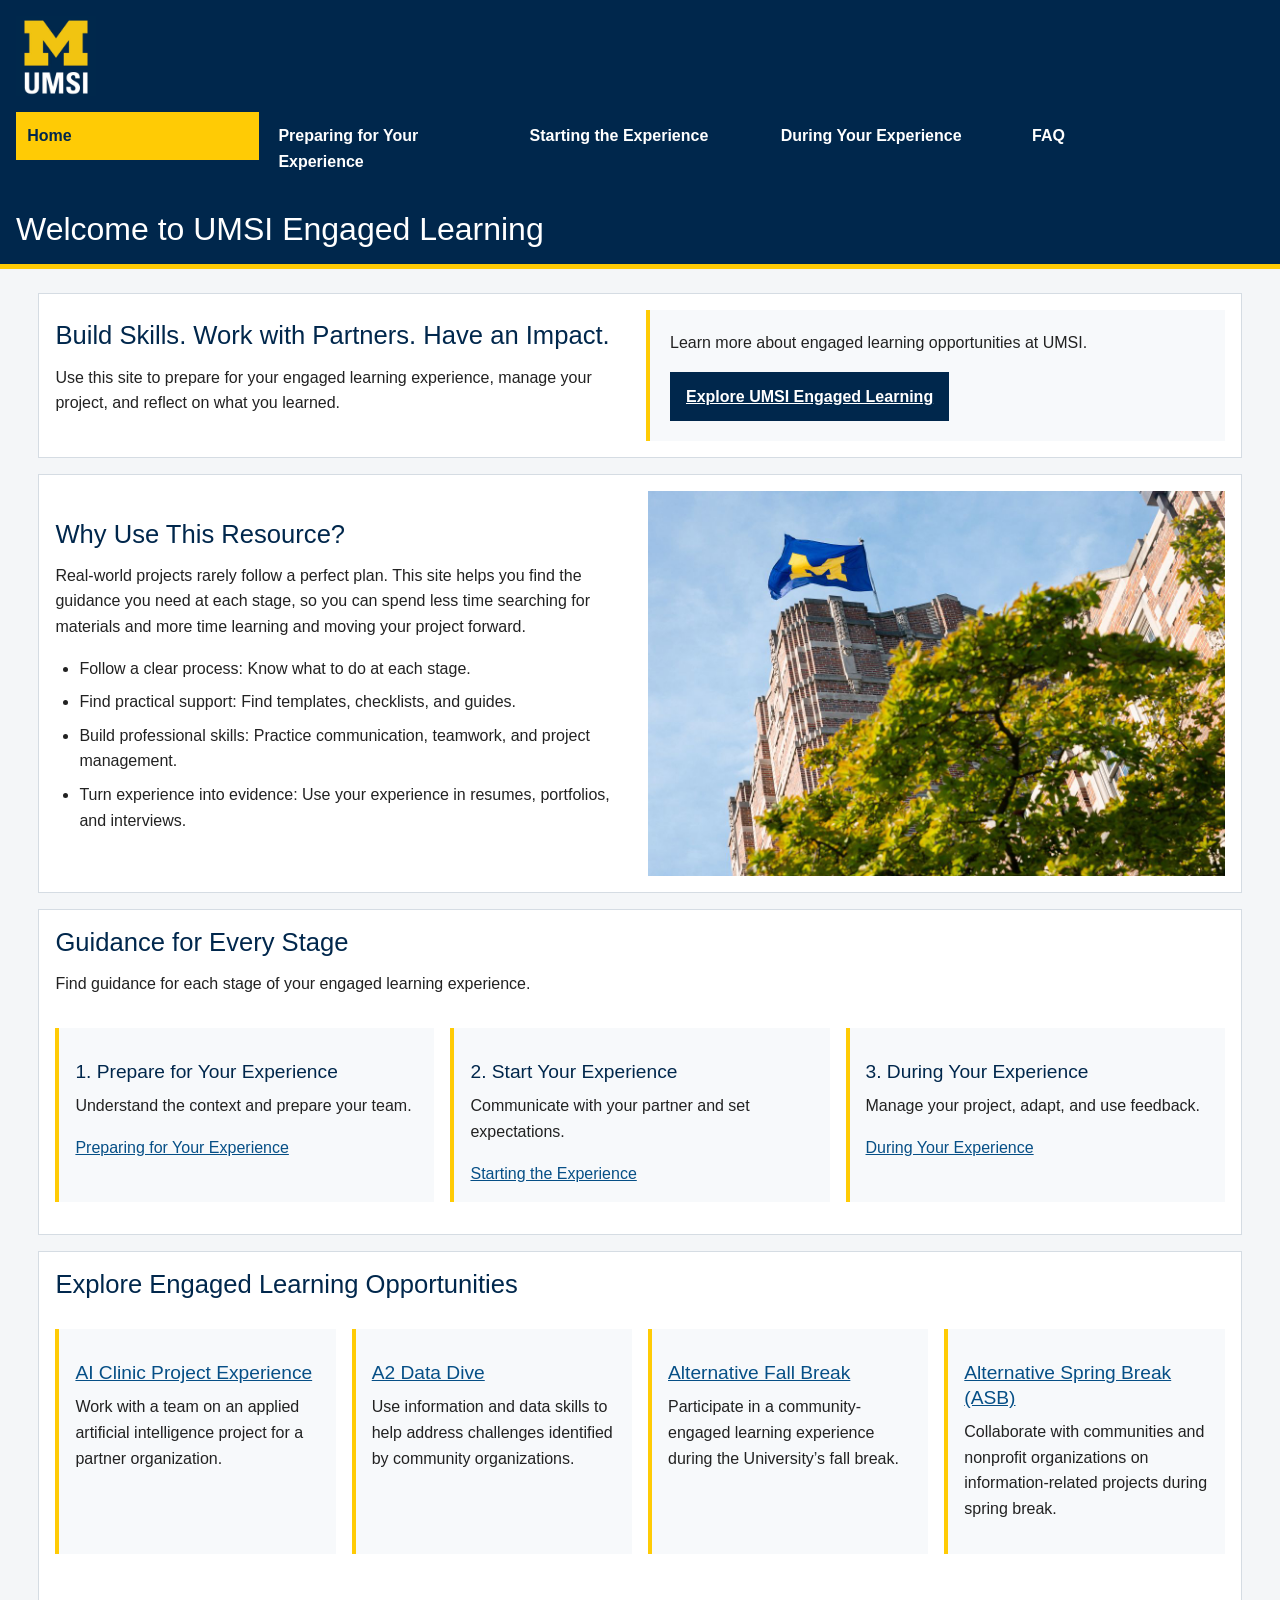
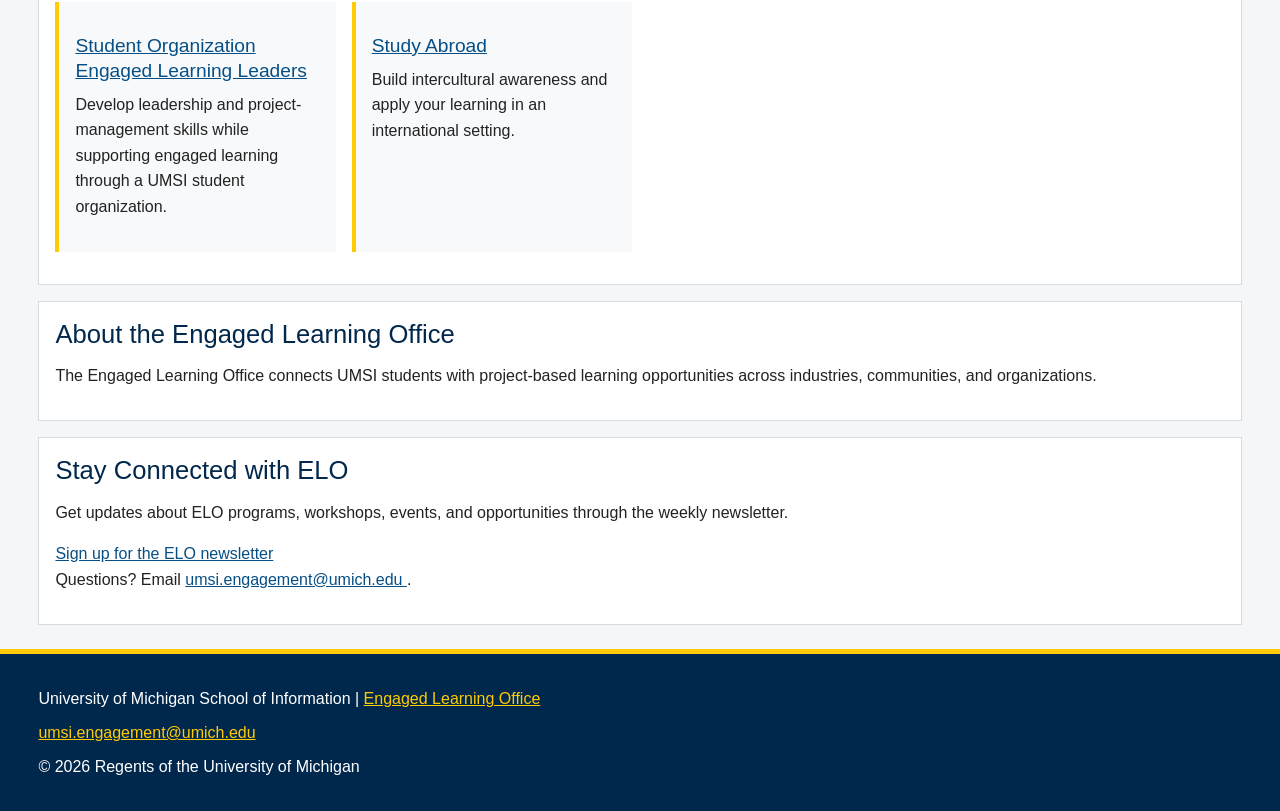
==== commit 2ebd478f: "add new page & include js" ====
--- a/index.html
+++ b/index.html
@@ -6,6 +6,7 @@
     <title>Engaged Learning at UMSI | Home</title>
     <link rel="stylesheet" href="css/html5reset.css">
     <link rel="stylesheet" href="css/style.css">
+    <script src="js/main.js" defer></script>
 
   </head>
   <body>
@@ -20,6 +21,7 @@
           <li><a href="prep.html">Preparing for Your Experience</a></li>
           <li><a href="start.html">Starting the Experience</a></li>
           <li><a href="during.html">During Your Experience</a></li>
+          <li><a href="faq.html">FAQ</a></li>
         </ul>
       </nav>
       <h1>Welcome to UMSI Engaged Learning</h1>
@@ -168,7 +170,7 @@
       <address>
         <a href="mailto:umsi.engagement@umich.edu">umsi.engagement@umich.edu</a>
       </address>
-      <p>&copy; 2026 Regents of the University of Michigan</p>
+      <p>&copy; <span id="current-year">2026</span> Regents of the University of Michigan</p>
     </footer>
   </body>
 </html>
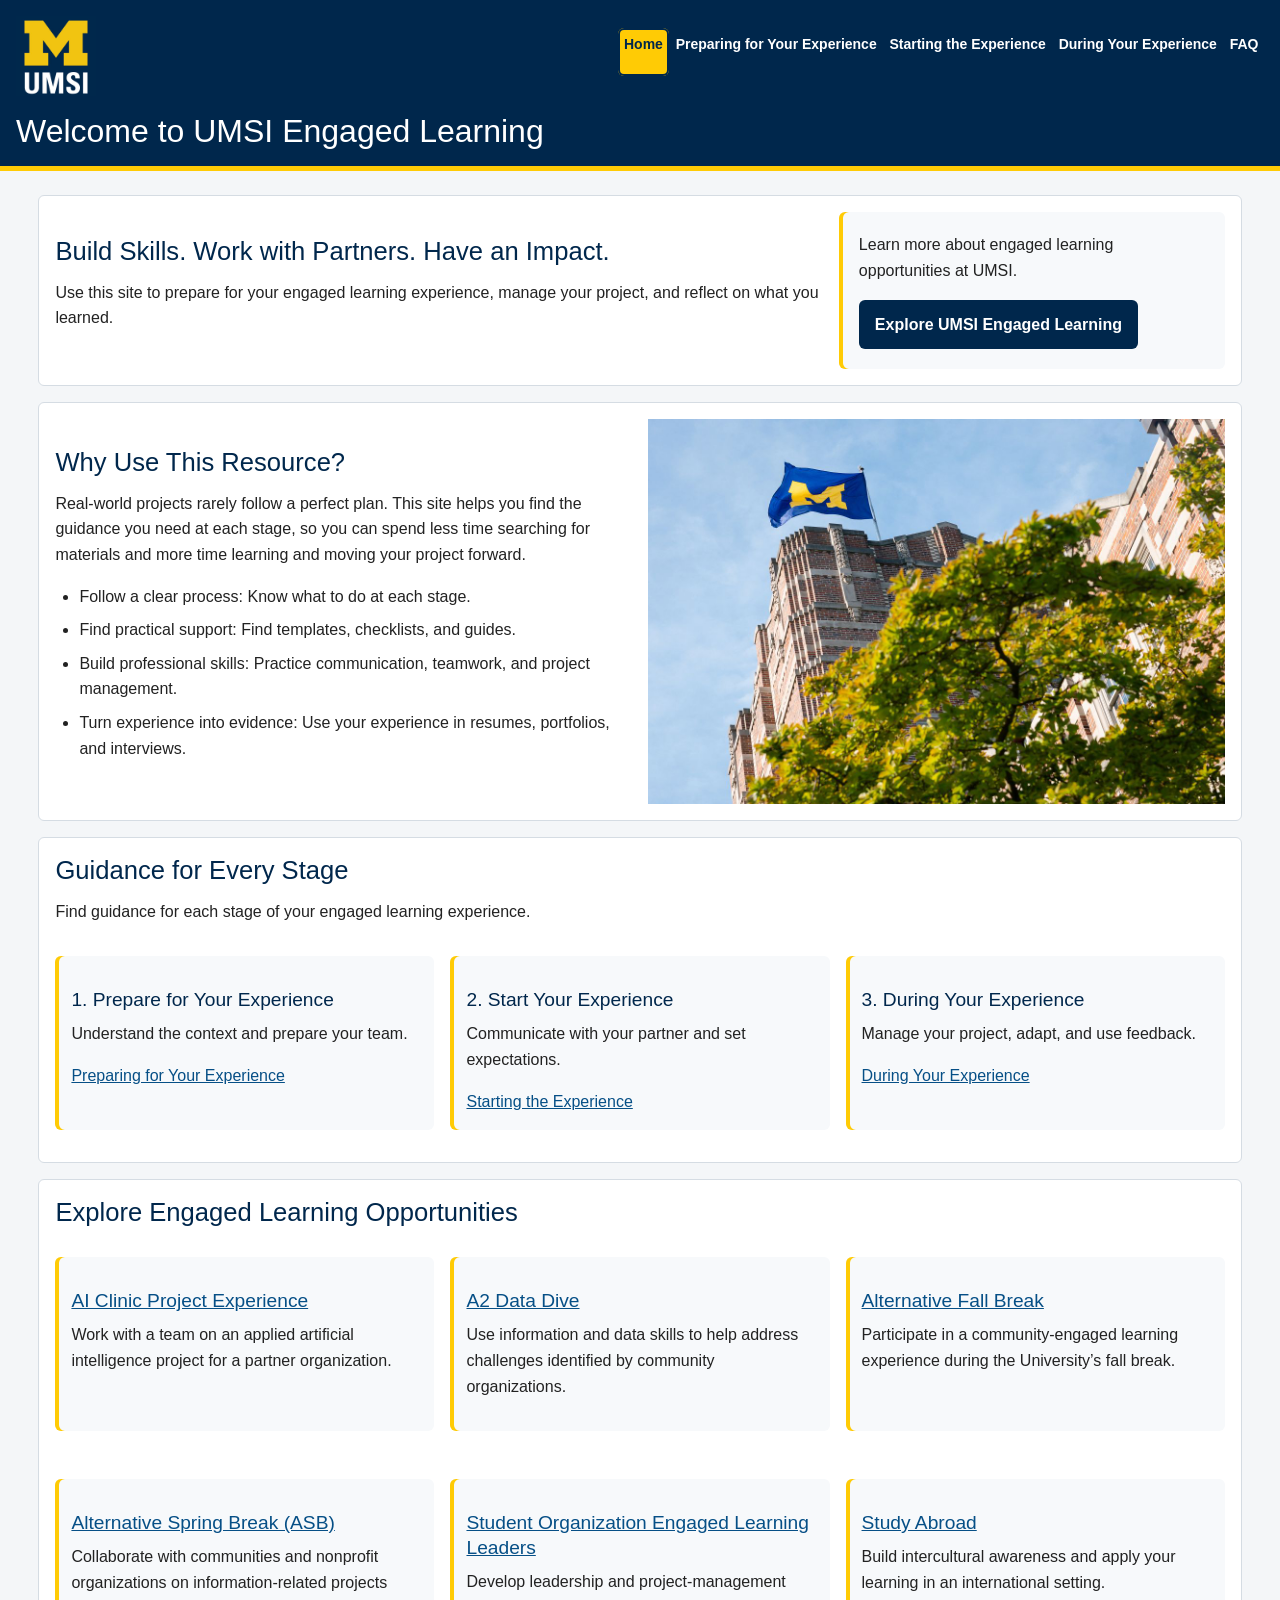
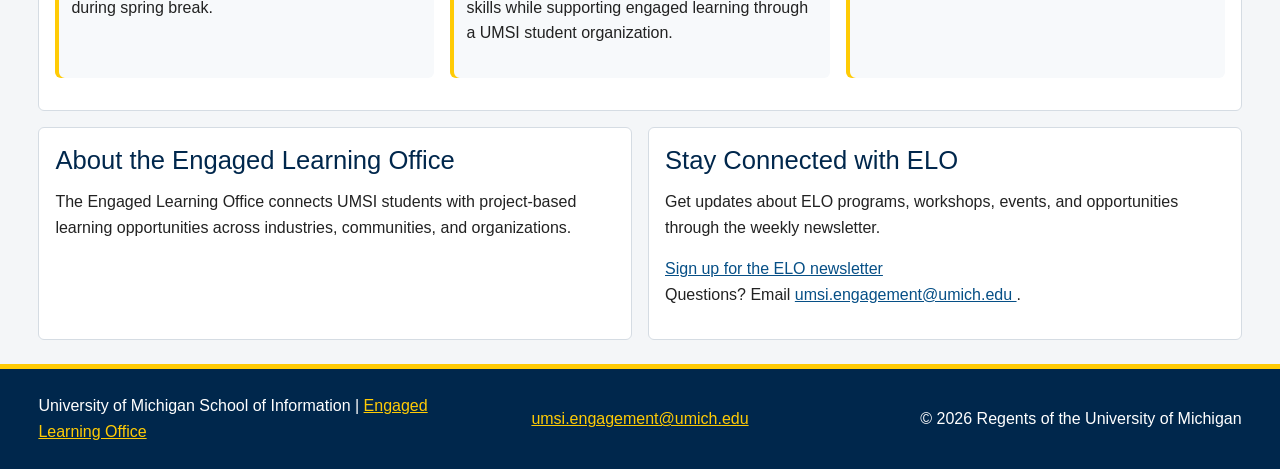
==== commit faaa734f: "updated" ====
--- a/index.html
+++ b/index.html
@@ -13,7 +13,7 @@
 
     <header>
       <a class="skip-link" href="#main">Skip to Main Content</a>
-      <img src="images/UMSI_signature_vertical_informal_solidblue.jpg"
+      <img src="images/umsi-signature-vertical-blue.jpg"
         alt="UMSI Logo">
       <nav>
         <ul>
@@ -28,7 +28,7 @@
 
     </header>
     <main id="main">
-      <section>
+      <section class="home-hero">
         <div>
           <h2>Build Skills. Work with Partners. Have an Impact.</h2>
           <p>
@@ -62,14 +62,14 @@
               experience in resumes, portfolios, and interviews.</li>
           </ul>
         </div>
-        <img src="images/MCOMMONS-EarlySummerViewsMay2026-19.jpg"
+        <img src="images/michigan-union-flag.jpg"
           alt="University of Michigan flag outside the Michigan Union">
       </section>
 
       <section>
         <h2>Guidance for Every Stage</h2>
         <p>Find guidance for each stage of your engaged learning experience.</p>
-        <div class="home-card-grid">
+        <div class="home-card-grid guidance-grid">
           <article>
             <h3>1. Prepare for Your Experience</h3>
             <p>Understand the context and prepare your team.</p>
@@ -92,7 +92,7 @@
 
       <section>
         <h2>Explore Engaged Learning Opportunities</h2>
-        <div class="home-card-grid">
+        <div class="home-card-grid opportunity-grid">
           <article>
             <h3><a
                 href="https://mcompass.umich.edu/_portal/tds-program-brochure?programid=12810">AI
@@ -141,24 +141,26 @@
           </article>
         </div>
       </section>
-      <section>
-        <h2>About the Engaged Learning Office</h2>
-        <p>The Engaged Learning Office connects UMSI students with project-based
-          learning opportunities across industries, communities, and
-          organizations.</p>
-      </section>
-      <aside>
-        <h2>Stay Connected with ELO</h2>
-        <p>Get updates about ELO programs, workshops, events, and opportunities
-          through the weekly newsletter.</p>
-        <div>
-          <a href="https://umsi.info/elo-newsletter"> Sign up for the ELO
-            newsletter</a>
-        </div>
-        <p>Questions? Email <a
-            href="mailto:umsi.engagement@umich.edu">umsi.engagement@umich.edu
-          </a>.</p>
-      </aside>
+      <div class="home-info-grid">
+        <section>
+          <h2>About the Engaged Learning Office</h2>
+          <p>The Engaged Learning Office connects UMSI students with project-based
+            learning opportunities across industries, communities, and
+            organizations.</p>
+        </section>
+        <aside>
+          <h2>Stay Connected with ELO</h2>
+          <p>Get updates about ELO programs, workshops, events, and opportunities
+            through the weekly newsletter.</p>
+          <div>
+            <a href="https://umsi.info/elo-newsletter"> Sign up for the ELO
+              newsletter</a>
+          </div>
+          <p>Questions? Email <a
+              href="mailto:umsi.engagement@umich.edu">umsi.engagement@umich.edu
+            </a>.</p>
+        </aside>
+      </div>
 
       <!-- Content taken & modified from UMGPT with the prompt, "Write me a webpage of intro content to help meet the following requirements - this is for the home page": and then pasted in the client objectives & project requirements"
         UMGPT. (2026). UMGPT ( GPT-5.6 Sol September 7th version) [Large language model]. -->
--- a/css/style.css
+++ b/css/style.css
@@ -1,4 +1,9 @@
 /* Basic page styles */
+/* Consistent corner radius — generated with help from Claude (Anthropic) and OpenAI Codex. */
+:root {
+  --radius: 0.375rem;
+}
+
 body {
   margin: 0;
   background-color: #f4f6f8;
@@ -301,3 +306,523 @@
     transition: none !important;
   }
 }
+
+/* Corner rounding and accents added to the existing styles. */
+.skip-link,
+nav a,
+.featured-link,
+.featured-link a,
+main > section,
+main > aside,
+.home-card-grid article,
+.phase-section article,
+.home-info-grid > section,
+.home-info-grid > aside,
+.faq-question,
+.stage-progress ol,
+.faq-item,
+.faq-toggle-all,
+.back-home-link,
+.not-found-hero .error-code {
+  border-radius: var(--radius);
+}
+
+nav a[aria-current="page"] {
+  box-shadow: inset 0 0 0 2px #00274c;
+}
+
+.featured-link {
+  border-left: 0;
+  box-shadow: inset 4px 0 0 #ffcb05;
+}
+
+.featured-link a {
+  text-decoration: none;
+}
+
+main > section:not(:first-child) article {
+  border-left: 0;
+  box-shadow: inset 4px 0 0 #ffcb05;
+}
+
+.home-card-grid {
+  grid-template-columns: 1fr;
+}
+
+.home-card-grid article {
+  margin: 0;
+}
+
+.home-info-grid {
+  display: grid;
+  grid-template-columns: 1fr;
+  gap: 1rem;
+  margin-bottom: 1rem;
+}
+
+.home-info-grid > section,
+.home-info-grid > aside {
+  margin: 0;
+  padding: 1rem;
+  border: 1px solid #d5dce3;
+  background: #fff;
+}
+
+main > section:first-child {
+  grid-template-columns: 1fr;
+}
+
+.why-section {
+  grid-template-columns: 1fr;
+}
+
+.phase-cards,
+.resource-grid,
+.resource-list {
+  grid-template-columns: 1fr;
+}
+
+.phase-section article h3 {
+  margin-top: 0;
+}
+
+/* Simple cards for the task lists and resource links. */
+.action-cards,
+.checklist-cards,
+.resource-cards {
+  display: grid;
+  grid-template-columns: 1fr;
+  gap: 0.75rem;
+  margin: 0;
+}
+
+.action-cards li,
+.checklist-cards li,
+.resource-cards li {
+  margin: 0;
+  padding: 1rem;
+  border: 1px solid #d5dce3;
+  box-shadow: inset 0 3px 0 #ffcb05;
+  border-radius: var(--radius);
+  background: #fff;
+}
+
+.resource-cards {
+  padding: 0;
+  list-style: none;
+}
+
+.resource-cards li {
+  box-shadow: inset 0 3px 0 #00274c;
+}
+
+.resource-cards a {
+  font-weight: bold;
+}
+
+.resource-grid > section {
+  min-width: 0;
+  padding: 0.85rem;
+  overflow-wrap: anywhere;
+  border: 1px solid #d5dce3;
+  border-radius: var(--radius);
+  background: #f7f9fb;
+}
+
+.resource-grid > section h4 {
+  margin: 0 0 0.6rem;
+  padding-bottom: 0.45rem;
+  border-bottom: 2px solid #ffcb05;
+}
+
+.resource-grid > section ul {
+  margin-bottom: 0;
+}
+
+/* Stage progress card strip — generated with help from Claude (Anthropic) and OpenAI Codex. */
+.stage-progress {
+  width: 94%;
+  max-width: 76rem;
+  margin: 1rem auto 0;
+}
+
+.stage-progress ol {
+  display: grid;
+  grid-template-columns: 1fr;
+  gap: 0;
+  margin: 0;
+  padding: 0;
+  overflow: hidden;
+  border: 1px solid #d5dce3;
+  background: #fff;
+  list-style: none;
+}
+
+.stage-progress li {
+  margin: 0;
+}
+
+.stage-progress li + li {
+  border-top: 1px solid #d5dce3;
+}
+
+.stage-progress a {
+  display: block;
+  padding: 0.6rem 1rem;
+  box-shadow: inset 5px 0 0 #d5dce3;
+  color: #00274c;
+  text-decoration: none;
+}
+
+.stage-progress .stage-label,
+.stage-progress .stage-name {
+  display: block;
+}
+
+.stage-progress .stage-label {
+  color: #4a5a6a;
+  font-size: 0.8rem;
+}
+
+.stage-progress .stage-name {
+  font-size: 1.05rem;
+}
+
+.stage-progress a[aria-current="step"] {
+  box-shadow: inset 5px 0 0 #ffcb05;
+}
+
+.stage-progress a[aria-current="step"] .stage-name {
+  font-weight: bold;
+}
+
+.stage-progress a:hover .stage-name {
+  text-decoration: underline;
+}
+
+.stage-progress a:focus-visible {
+  outline: 3px solid #00274c;
+  outline-offset: -3px;
+}
+
+/* FAQ accordion */
+/* Generated with help from OpenAI Codex. Reference pattern: W3C ARIA Authoring Practices Guide, Accordion Pattern. */
+.faq-section {
+  width: 100%;
+  max-width: 58rem;
+  margin: 0 auto 1rem;
+  padding: 1rem;
+  border: 1px solid #d5dce3;
+  background: #fff;
+}
+
+main > section.faq-section:first-child {
+  display: block;
+}
+
+.faq-heading-row {
+  display: flex;
+  flex-direction: column;
+  align-items: flex-start;
+  gap: 0.25rem;
+  margin-bottom: 1rem;
+}
+
+.faq-intro h2 {
+  margin-bottom: 0.4rem;
+}
+
+.faq-intro p {
+  max-width: 55ch;
+  margin-bottom: 0;
+}
+
+.faq-controls {
+  display: flex;
+  margin-top: 0.5rem;
+}
+
+.faq-toggle-all {
+  min-height: 2.75rem;
+  padding: 0.55rem 0.9rem;
+  border: 2px solid #00274c;
+  background: #00274c;
+  color: #fff;
+  font: inherit;
+  font-weight: bold;
+  cursor: pointer;
+}
+
+.faq-toggle-all:hover {
+  background: #ffcb05;
+  color: #00274c;
+}
+
+.faq-question:focus-visible,
+.faq-toggle-all:focus-visible {
+  outline: 3px solid #00274c;
+  outline-offset: 3px;
+}
+
+.faq-list {
+  display: grid;
+  grid-template-columns: 1fr;
+  gap: 0.65rem;
+  width: 100%;
+  max-width: 50rem;
+  margin: 0 auto;
+}
+
+.faq-item {
+  min-width: 0;
+  margin: 0;
+  padding: 0;
+  border: 1px solid #b9c5d0;
+  background: #fff;
+}
+
+.faq-item h3 {
+  margin: 0;
+  font-size: 1.05rem;
+}
+
+.faq-question {
+  display: flex;
+  width: 100%;
+  min-height: 3.5rem;
+  align-items: center;
+  justify-content: space-between;
+  gap: 1rem;
+  padding: 0.85rem 1rem;
+  border: 0;
+  background: #f7f9fb;
+  color: #00274c;
+  font: inherit;
+  font-weight: bold;
+  text-align: left;
+  cursor: pointer;
+}
+
+.faq-question:hover,
+.faq-question[aria-expanded="true"] {
+  background: #ffcb05;
+  color: #00274c;
+}
+
+.faq-icon {
+  display: grid;
+  width: 1.6rem;
+  height: 1.6rem;
+  flex-shrink: 0;
+  place-items: center;
+  border: 2px solid currentColor;
+  border-radius: 50%;
+  font-size: 1.1rem;
+  line-height: 1;
+}
+
+.faq-answer {
+  padding: 0.9rem 1rem;
+  border-top: 1px solid #d5dce3;
+}
+
+.faq-answer p:last-child {
+  margin-bottom: 0;
+}
+
+/* 404 page. */
+main > section.not-found-hero:first-child {
+  display: block;
+  text-align: center;
+}
+
+.not-found-hero h2 {
+  font-size: 2rem;
+}
+
+.not-found-hero .error-code {
+  display: inline-block;
+  margin-bottom: 0.75rem;
+  padding: 0.25rem 0.7rem;
+  background: #ffcb05;
+  color: #00274c;
+  font-weight: bold;
+}
+
+.back-home-link {
+  display: inline-block;
+  min-height: 3rem;
+  margin-top: 0.25rem;
+  padding: 0.75rem 1.25rem;
+  border: 2px solid #00274c;
+  background: #00274c;
+  color: #fff;
+  font-weight: bold;
+  text-decoration: none;
+}
+
+.back-home-link:hover {
+  background: #ffcb05;
+  color: #00274c;
+}
+
+.not-found-links h2 {
+  margin-bottom: 1rem;
+}
+
+.not-found-contact {
+  text-align: center;
+}
+
+/* Tablet/desktop layout generated with help from OpenAI Codex. */
+@media (min-width: 48rem) {
+  header {
+    grid-template-columns: 5rem 1fr;
+    grid-template-rows: auto auto;
+    align-items: center;
+  }
+
+  header img {
+    grid-column: 1;
+    grid-row: 1;
+  }
+
+  header nav {
+    grid-column: 2;
+    grid-row: 1;
+  }
+
+  header nav ul {
+    display: flex;
+    justify-content: flex-end;
+    gap: 0.1rem;
+  }
+
+  header nav a {
+    padding: 0.3rem 0.35rem;
+    font-size: 0.875rem;
+    white-space: nowrap;
+  }
+
+  header h1 {
+    grid-column: 1 / 3;
+    grid-row: 2;
+  }
+
+  .stage-progress ol {
+    grid-template-columns: 1fr 1fr 1fr;
+  }
+
+  .stage-progress li + li {
+    border-top: 0;
+    border-left: 1px solid #d5dce3;
+  }
+
+  .stage-progress a {
+    height: 100%;
+    padding: 0.75rem 1.25rem;
+    box-shadow: inset 0 5px 0 #d5dce3;
+  }
+
+  .stage-progress a[aria-current="step"] {
+    box-shadow: inset 0 5px 0 #ffcb05;
+  }
+
+  footer {
+    display: grid;
+    grid-template-columns: 1fr 1fr 1fr;
+    align-items: center;
+    gap: 1rem;
+  }
+
+  footer > p,
+  footer > address {
+    margin: 0;
+  }
+
+  footer > address {
+    text-align: center;
+  }
+
+  footer > p:last-child {
+    text-align: right;
+  }
+
+  .home-card-grid {
+    grid-template-columns: 1fr 1fr 1fr;
+  }
+
+  main > section:first-child {
+    grid-template-columns: 1fr 1fr;
+  }
+
+  main > section.home-hero:first-child {
+    grid-template-columns: 2fr 1fr;
+  }
+
+  .why-section,
+  .home-info-grid {
+    grid-template-columns: 1fr 1fr;
+  }
+
+  .prep-phase .phase-cards {
+    grid-template-columns: 2fr 1fr;
+    align-items: start;
+  }
+
+  .prep-phase .phase-resources {
+    position: sticky;
+    top: 1rem;
+  }
+
+  .start-phase .phase-cards {
+    grid-template-columns: 1fr 1fr;
+    align-items: start;
+  }
+
+  .start-phase .resource-list,
+  .start-phase .resource-cards {
+    grid-template-columns: 1fr 1fr;
+  }
+
+  .during-phase .action-cards {
+    grid-template-columns: 1fr 1fr;
+  }
+
+  .during-phase th,
+  .during-phase td {
+    padding: 0.8rem;
+  }
+
+  .during-phase tbody tr:nth-child(even) {
+    background: #f4f6f8;
+  }
+
+  .during-phase thead th {
+    position: sticky;
+    top: 0;
+  }
+
+  .faq-section {
+    padding: 1.5rem;
+  }
+
+  .faq-heading-row {
+    flex-direction: row;
+    align-items: center;
+    justify-content: space-between;
+    gap: 1.5rem;
+  }
+
+  .faq-controls {
+    margin-top: 0;
+  }
+
+  .faq-list {
+    gap: 0.75rem;
+  }
+
+  .faq-answer {
+    padding: 1rem 1.25rem;
+  }
+}
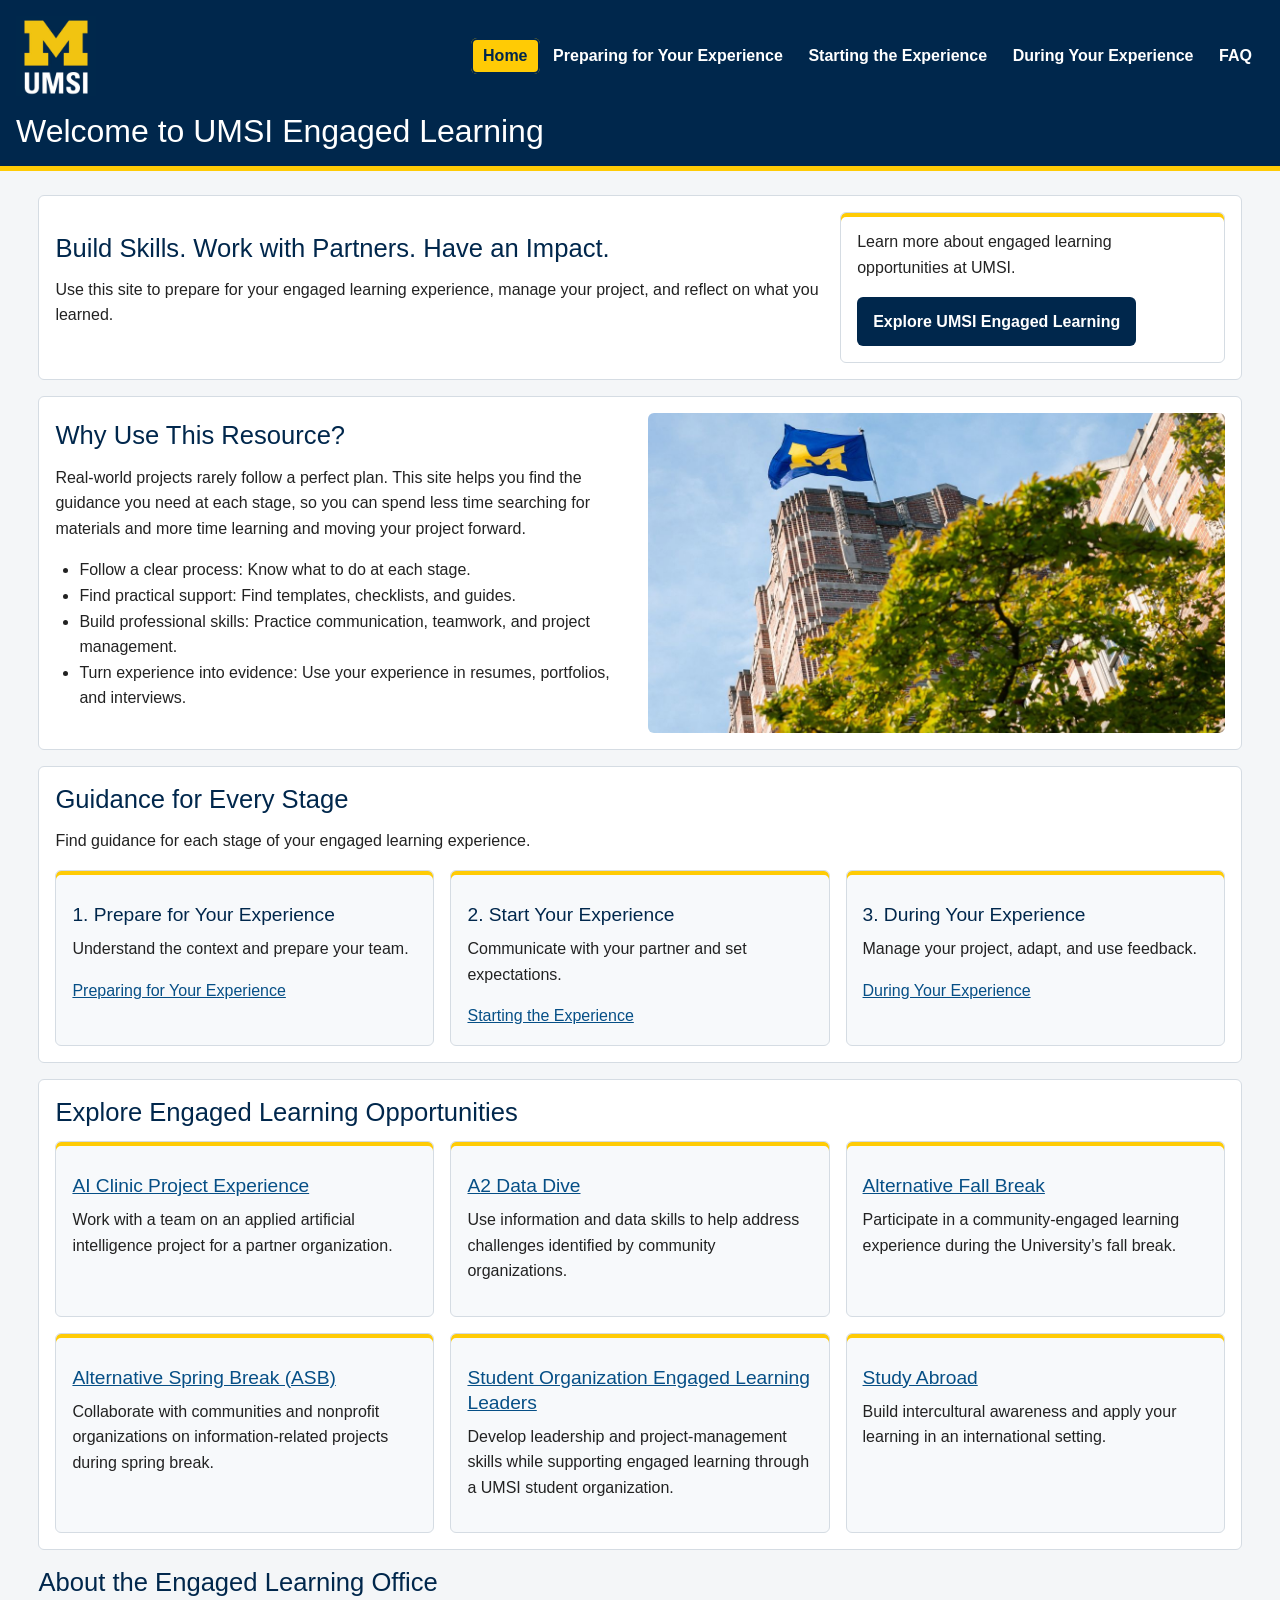
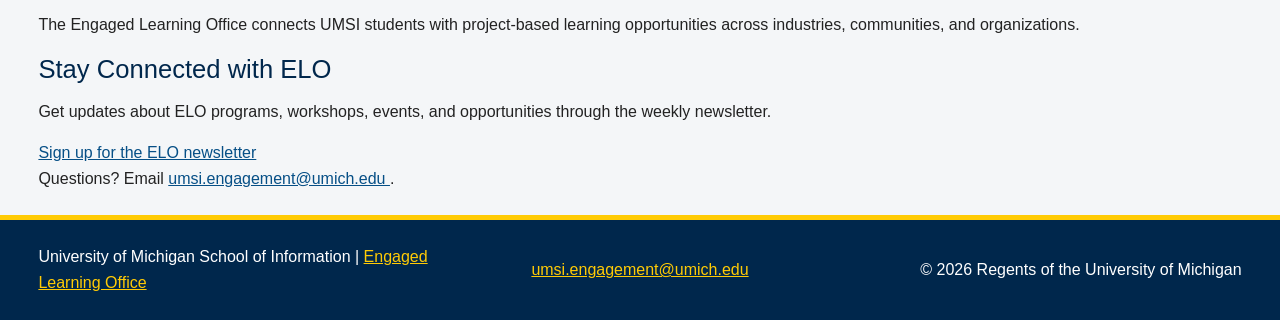
==== commit 7744603d: "update" ====
--- a/index.html
+++ b/index.html
@@ -5,7 +5,7 @@
     <meta name="viewport" content="width=device-width, initial-scale=1.0">
     <title>Engaged Learning at UMSI | Home</title>
     <link rel="stylesheet" href="css/html5reset.css">
-    <link rel="stylesheet" href="css/style.css">
+    <link rel="stylesheet" href="css/style.css?v=2">
     <script src="js/main.js" defer></script>
 
   </head>
@@ -15,7 +15,7 @@
       <a class="skip-link" href="#main">Skip to Main Content</a>
       <img src="images/umsi-signature-vertical-blue.jpg"
         alt="UMSI Logo">
-      <nav>
+      <nav class="site-nav">
         <ul>
           <li><a href="index.html" aria-current="page">Home</a></li>
           <li><a href="prep.html">Preparing for Your Experience</a></li>
--- a/css/style.css
+++ b/css/style.css
@@ -4,19 +4,21 @@
   --radius: 0.375rem;
 }
 
+/* Design cleanup with help from Claude (Anthropic) and OpenAI Codex. */
+/* Sets the page's basic colors, font, and spacing. */
+* {
+  box-sizing: border-box;
+}
+
 body {
   margin: 0;
-  background-color: #f4f6f8;
+  background: #f4f6f8;
   color: #222;
   font-family: Arial, sans-serif;
   font-size: 1rem;
   line-height: 1.6;
 }
 
-* {
-  box-sizing: border-box;
-}
-
 a {
   color: #064f86;
 }
@@ -26,13 +28,14 @@
   outline-offset: 3px;
 }
 
-/* The skip link is hidden until someone tabs to it. */
+/* Shows the skip link when a keyboard user tabs to it. */
 .skip-link {
   position: absolute;
   top: -100px;
   left: 1rem;
   padding: 0.75rem;
-  background-color: #ffcb05;
+  border-radius: var(--radius);
+  background: #ffcb05;
   color: #00274c;
   font-weight: bold;
 }
@@ -41,56 +44,62 @@
   top: 1rem;
 }
 
-/* Header and navigation */
+/* Design cleanup with help from Claude (Anthropic) and OpenAI Codex. */
+/* Stacks the logo, navigation, and page title on small screens. */
 header {
   display: grid;
-  grid-template-columns: 1fr;
   gap: 1rem;
   padding: 1rem;
-  background-color: #00274c;
-  color: white;
   border-bottom: 5px solid #ffcb05;
+  background: #00274c;
+  color: #fff;
 }
 
 header img {
   width: 5rem;
   max-width: 100%;
-  background-color: white;
+  background: #fff;
 }
 
 header h1 {
   margin: 0;
-  color: white;
+  color: #fff;
   font-size: 2rem;
   line-height: 1.2;
 }
 
-nav ul {
+.site-nav ul {
   display: grid;
-  grid-template-columns: repeat(auto-fit, minmax(140px, 1fr));
-  gap: 0.5rem;
+  grid-template-columns: 1fr;
+  gap: 0.25rem;
   margin: 0;
   padding: 0;
   list-style: none;
 }
 
-nav a {
+.site-nav a {
   display: block;
-  min-height: 3rem;
-  padding: 0.7rem;
-  color: white;
-  font-weight: bold;
+  padding: 0.5rem 0.75rem;
+  border-radius: var(--radius);
+  color: #fff;
+  font-size: 1rem;
+  font-weight: bold;
+  line-height: 1.3;
   text-decoration: none;
 }
 
-nav a:hover,
-nav a[aria-current="page"] {
-  background-color: #ffcb05;
-  color: #00274c;
-}
-
-/* Grid keeps content in one column on narrow screens and adds columns
-   when there is enough room. */
+.site-nav a:hover,
+.site-nav a[aria-current="page"] {
+  padding: 0.5rem 0.75rem;
+  background: #ffcb05;
+  color: #00274c;
+}
+
+.site-nav a[aria-current="page"] {
+  box-shadow: inset 0 0 0 2px #00274c;
+}
+
+/* Keeps the page content centered and gives each section a clear panel. */
 main {
   display: block;
   width: 94%;
@@ -101,66 +110,16 @@
 main > section,
 main > aside {
   min-width: 0;
+  margin-bottom: 1rem;
   padding: 1rem;
-  background-color: white;
   border: 1px solid #d5dce3;
-  margin-bottom: 1rem;
+  border-radius: var(--radius);
+  background: #fff;
 }
 
 main img {
   display: block;
   max-width: 100%;
-  height: auto;
-}
-
-main > section:first-child {
-  display: grid;
-  grid-template-columns: repeat(auto-fit, minmax(min(100%, 230px), 1fr));
-  gap: 0.75rem;
-  align-items: center;
-  grid-column: 1 / -1;
-}
-
-main > section:first-child img {
-  width: 100%;
-  height: auto;
-}
-
-.featured-link {
-  padding: 1.25rem;
-  border-left: 4px solid #ffcb05;
-  background-color: #f7f9fb;
-}
-
-.featured-link a {
-  display: inline-block;
-  min-height: 3rem;
-  padding: 0.75rem 1rem;
-  background-color: #00274c;
-  color: white;
-  font-weight: bold;
-}
-
-.featured-link a:hover {
-  background-color: #ffcb05;
-  color: #00274c;
-}
-
-.why-section {
-  display: grid;
-  grid-template-columns: repeat(auto-fit, minmax(min(100%, 28rem), 1fr));
-  gap: 1rem;
-  align-items: center;
-}
-
-.home-card-grid {
-  display: grid;
-  grid-template-columns: repeat(auto-fit, minmax(min(100%, 250px), 1fr));
-  gap: 1rem;
-}
-
-.home-card-grid article {
-  margin: 0;
 }
 
 h2,
@@ -196,54 +155,207 @@
   list-style: decimal;
 }
 
-main > section:not(:first-child) article {
-  margin: 1rem 0;
+/* Design cleanup with help from Claude (Anthropic) and OpenAI Codex. */
+/* Arranges the home hero and featured link for small screens. */
+.home-hero,
+.why-section,
+.page-hero {
+  display: grid;
+  grid-template-columns: 1fr;
+  gap: 1rem;
+  align-items: center;
+}
+
+.why-section img,
+.page-hero img {
+  width: 100%;
+  height: 16rem;
+  border-radius: var(--radius);
+  object-fit: cover;
+}
+
+.featured-link {
   padding: 1rem;
-  border-left: 4px solid #ffcb05;
-  background-color: #f7f9fb;
-}
-
-/* Phase 1 and Phase 3 use the same card layout. On small screens the
-   cards stack; when space allows, the task and resources sit side by side. */
-.phase-section {
-  grid-column: 1 / -1;
-}
-
-.phase-cards {
+  border: 1px solid #d5dce3;
+  border-radius: var(--radius);
+  background: #fff;
+  box-shadow: inset 0 4px 0 #ffcb05;
+}
+
+.featured-link a {
+  display: inline-block;
+  padding: 0.75rem 1rem;
+  border-radius: var(--radius);
+  background: #00274c;
+  color: #fff;
+  font-weight: bold;
+  text-decoration: none;
+}
+
+.featured-link a:hover {
+  background: #ffcb05;
+  color: #00274c;
+}
+
+/* Design cleanup with help from Claude (Anthropic) and OpenAI Codex. */
+/* Gives the site's cards the same simple border and maize accent. */
+.home-card-grid,
+.phase-cards,
+.resource-grid,
+.resource-list,
+.action-cards,
+.checklist-cards {
   display: grid;
-  grid-template-columns: repeat(auto-fit, minmax(min(100%, 280px), 1fr));
+  grid-template-columns: 1fr;
   gap: 1rem;
+}
+
+.home-card-grid article,
+.resource-grid > section,
+.resource-list li,
+.action-cards li,
+.checklist-cards li,
+.faq-item {
+  min-width: 0;
+  margin: 0;
+  padding: 1rem;
+  border: 1px solid #d5dce3;
+  border-radius: var(--radius);
+  background: #fff;
+  box-shadow: inset 0 4px 0 #ffcb05;
+}
+
+.home-card-grid article {
+  background: #f7f9fb;
 }
 
 .phase-section article {
   min-width: 0;
-  margin: 0;
+  margin: 1.5rem 0 0;
+  padding: 0;
+  border: 0;
+  background: transparent;
+  box-shadow: none;
 }
 
 .phase-section article h3 {
   margin-top: 0;
 }
 
-.resource-grid {
+.phase-cards article {
+  margin-top: 0;
+}
+
+.resource-grid > section {
+  overflow-wrap: anywhere;
+}
+
+.resource-grid > section h4 {
+  margin: 0 0 0.5rem;
+}
+
+.resource-grid > section ul {
+  margin-bottom: 0;
+}
+
+.resource-list,
+.action-cards {
+  padding: 0;
+  list-style: none;
+}
+
+.checklist-cards {
+  padding-left: 1.5rem;
+  list-style-position: inside;
+}
+
+.resource-list li,
+.action-cards li,
+.checklist-cards li {
+  margin-bottom: 0;
+}
+
+.resource-cards a {
+  font-weight: bold;
+}
+
+/* Styles the progress strip without changing its current step behavior. */
+/* Stage progress card strip — generated with help from Claude (Anthropic) and OpenAI Codex. */
+.stage-progress {
+  width: 94%;
+  max-width: 76rem;
+  margin: 1rem auto 0;
+}
+
+.stage-progress ol {
   display: grid;
-  grid-template-columns: repeat(auto-fit, minmax(min(100%, 260px), 1fr));
-  gap: 0.75rem;
-}
-
-.resource-list {
-  display: grid;
-  grid-template-columns: repeat(auto-fit, minmax(min(100%, 220px), 1fr));
-  gap: 0 1rem;
-}
-
-li {
-  margin-bottom: 0.5rem;
+  gap: 0;
+  margin: 0;
+  padding: 0;
+  overflow: hidden;
+  border: 1px solid #d5dce3;
+  border-radius: var(--radius);
+  background: #fff;
+  list-style: none;
+}
+
+.stage-progress li {
+  margin: 0;
+}
+
+.stage-progress li + li {
+  border-top: 1px solid #d5dce3;
+}
+
+.stage-progress a {
+  display: block;
+  padding: 0.6rem 1rem;
+  box-shadow: inset 5px 0 0 #d5dce3;
+  color: #00274c;
+  text-decoration: none;
+}
+
+.stage-progress .stage-label,
+.stage-progress .stage-name {
+  display: block;
+}
+
+.stage-progress .stage-label {
+  color: #4a5a6a;
+  font-size: 0.8rem;
+}
+
+.stage-progress .stage-name {
+  font-size: 1.05rem;
+}
+
+.stage-progress a[aria-current="step"] {
+  box-shadow: inset 5px 0 0 #ffcb05;
+}
+
+.stage-progress a[aria-current="step"] .stage-name {
+  font-weight: bold;
+}
+
+.stage-progress a:hover .stage-name {
+  text-decoration: underline;
+}
+
+.stage-progress a:focus-visible {
+  outline: 3px solid #00274c;
+  outline-offset: -3px;
+}
+
+/* Design cleanup with help from Claude (Anthropic) and OpenAI Codex. */
+/* Lets users scroll across the project table on a narrow screen. */
+.table-scroll {
+  overflow-x: auto;
 }
 
 table {
   width: 100%;
+  min-width: 40rem;
   border-collapse: collapse;
-  table-layout: fixed;
 }
 
 .category-column {
@@ -271,19 +383,19 @@
   border: 1px solid #b9c5d0;
   text-align: left;
   vertical-align: top;
-  overflow-wrap: anywhere;
 }
 
 th {
-  background-color: #00274c;
-  color: white;
-}
-
+  background: #00274c;
+  color: #fff;
+}
+
+/* Keeps footer colors and layout consistent across pages. */
 footer {
   padding: 1.5rem 3%;
-  background-color: #00274c;
-  color: white;
   border-top: 5px solid #ffcb05;
+  background: #00274c;
+  color: #fff;
 }
 
 footer p {
@@ -296,218 +408,12 @@
 
 address {
   font-style: normal;
-}
-
-/* Accessibility: reduce animation for people who request less motion. */
-@media (prefers-reduced-motion: reduce) {
-  * {
-    scroll-behavior: auto !important;
-    animation: none !important;
-    transition: none !important;
-  }
-}
-
-/* Corner rounding and accents added to the existing styles. */
-.skip-link,
-nav a,
-.featured-link,
-.featured-link a,
-main > section,
-main > aside,
-.home-card-grid article,
-.phase-section article,
-.home-info-grid > section,
-.home-info-grid > aside,
-.faq-question,
-.stage-progress ol,
-.faq-item,
-.faq-toggle-all,
-.back-home-link,
-.not-found-hero .error-code {
-  border-radius: var(--radius);
-}
-
-nav a[aria-current="page"] {
-  box-shadow: inset 0 0 0 2px #00274c;
-}
-
-.featured-link {
-  border-left: 0;
-  box-shadow: inset 4px 0 0 #ffcb05;
-}
-
-.featured-link a {
-  text-decoration: none;
-}
-
-main > section:not(:first-child) article {
-  border-left: 0;
-  box-shadow: inset 4px 0 0 #ffcb05;
-}
-
-.home-card-grid {
-  grid-template-columns: 1fr;
-}
-
-.home-card-grid article {
-  margin: 0;
-}
-
-.home-info-grid {
-  display: grid;
-  grid-template-columns: 1fr;
-  gap: 1rem;
-  margin-bottom: 1rem;
-}
-
-.home-info-grid > section,
-.home-info-grid > aside {
-  margin: 0;
-  padding: 1rem;
-  border: 1px solid #d5dce3;
-  background: #fff;
-}
-
-main > section:first-child {
-  grid-template-columns: 1fr;
-}
-
-.why-section {
-  grid-template-columns: 1fr;
-}
-
-.phase-cards,
-.resource-grid,
-.resource-list {
-  grid-template-columns: 1fr;
-}
-
-.phase-section article h3 {
-  margin-top: 0;
-}
-
-/* Simple cards for the task lists and resource links. */
-.action-cards,
-.checklist-cards,
-.resource-cards {
-  display: grid;
-  grid-template-columns: 1fr;
-  gap: 0.75rem;
-  margin: 0;
-}
-
-.action-cards li,
-.checklist-cards li,
-.resource-cards li {
-  margin: 0;
-  padding: 1rem;
-  border: 1px solid #d5dce3;
-  box-shadow: inset 0 3px 0 #ffcb05;
-  border-radius: var(--radius);
-  background: #fff;
-}
-
-.resource-cards {
-  padding: 0;
-  list-style: none;
-}
-
-.resource-cards li {
-  box-shadow: inset 0 3px 0 #00274c;
-}
-
-.resource-cards a {
-  font-weight: bold;
-}
-
-.resource-grid > section {
-  min-width: 0;
-  padding: 0.85rem;
-  overflow-wrap: anywhere;
-  border: 1px solid #d5dce3;
-  border-radius: var(--radius);
-  background: #f7f9fb;
-}
-
-.resource-grid > section h4 {
-  margin: 0 0 0.6rem;
-  padding-bottom: 0.45rem;
-  border-bottom: 2px solid #ffcb05;
-}
-
-.resource-grid > section ul {
-  margin-bottom: 0;
-}
-
-/* Stage progress card strip — generated with help from Claude (Anthropic) and OpenAI Codex. */
-.stage-progress {
-  width: 94%;
-  max-width: 76rem;
-  margin: 1rem auto 0;
-}
-
-.stage-progress ol {
-  display: grid;
-  grid-template-columns: 1fr;
-  gap: 0;
-  margin: 0;
-  padding: 0;
-  overflow: hidden;
-  border: 1px solid #d5dce3;
-  background: #fff;
-  list-style: none;
-}
-
-.stage-progress li {
-  margin: 0;
-}
-
-.stage-progress li + li {
-  border-top: 1px solid #d5dce3;
-}
-
-.stage-progress a {
-  display: block;
-  padding: 0.6rem 1rem;
-  box-shadow: inset 5px 0 0 #d5dce3;
-  color: #00274c;
-  text-decoration: none;
-}
-
-.stage-progress .stage-label,
-.stage-progress .stage-name {
-  display: block;
-}
-
-.stage-progress .stage-label {
-  color: #4a5a6a;
-  font-size: 0.8rem;
-}
-
-.stage-progress .stage-name {
-  font-size: 1.05rem;
-}
-
-.stage-progress a[aria-current="step"] {
-  box-shadow: inset 5px 0 0 #ffcb05;
-}
-
-.stage-progress a[aria-current="step"] .stage-name {
-  font-weight: bold;
-}
-
-.stage-progress a:hover .stage-name {
-  text-decoration: underline;
-}
-
-.stage-progress a:focus-visible {
-  outline: 3px solid #00274c;
-  outline-offset: -3px;
 }
 
 /* FAQ accordion */
 /* Generated with help from OpenAI Codex. Reference pattern: W3C ARIA Authoring Practices Guide, Accordion Pattern. */
 .faq-section {
+  display: block;
   width: 100%;
   max-width: 58rem;
   margin: 0 auto 1rem;
@@ -516,10 +422,6 @@
   background: #fff;
 }
 
-main > section.faq-section:first-child {
-  display: block;
-}
-
 .faq-heading-row {
   display: flex;
   flex-direction: column;
@@ -546,6 +448,7 @@
   min-height: 2.75rem;
   padding: 0.55rem 0.9rem;
   border: 2px solid #00274c;
+  border-radius: var(--radius);
   background: #00274c;
   color: #fff;
   font: inherit;
@@ -578,6 +481,7 @@
   margin: 0;
   padding: 0;
   border: 1px solid #b9c5d0;
+  border-radius: var(--radius);
   background: #fff;
 }
 
@@ -595,6 +499,7 @@
   gap: 1rem;
   padding: 0.85rem 1rem;
   border: 0;
+  border-radius: var(--radius);
   background: #f7f9fb;
   color: #00274c;
   font: inherit;
@@ -631,7 +536,7 @@
 }
 
 /* 404 page. */
-main > section.not-found-hero:first-child {
+.not-found-hero {
   display: block;
   text-align: center;
 }
@@ -644,6 +549,7 @@
   display: inline-block;
   margin-bottom: 0.75rem;
   padding: 0.25rem 0.7rem;
+  border-radius: var(--radius);
   background: #ffcb05;
   color: #00274c;
   font-weight: bold;
@@ -655,6 +561,7 @@
   margin-top: 0.25rem;
   padding: 0.75rem 1.25rem;
   border: 2px solid #00274c;
+  border-radius: var(--radius);
   background: #00274c;
   color: #fff;
   font-weight: bold;
@@ -675,6 +582,8 @@
 }
 
 /* Tablet/desktop layout generated with help from OpenAI Codex. */
+/* Design cleanup with help from Claude (Anthropic) and OpenAI Codex. */
+/* Adds wider layouts when the screen has room. */
 @media (min-width: 48rem) {
   header {
     grid-template-columns: 5rem 1fr;
@@ -687,20 +596,18 @@
     grid-row: 1;
   }
 
-  header nav {
+  header .site-nav {
     grid-column: 2;
     grid-row: 1;
   }
 
-  header nav ul {
+  .site-nav ul {
     display: flex;
     justify-content: flex-end;
     gap: 0.1rem;
   }
 
-  header nav a {
-    padding: 0.3rem 0.35rem;
-    font-size: 0.875rem;
+  .site-nav a {
     white-space: nowrap;
   }
 
@@ -710,7 +617,7 @@
   }
 
   .stage-progress ol {
-    grid-template-columns: 1fr 1fr 1fr;
+    grid-template-columns: repeat(3, minmax(0, 1fr));
   }
 
   .stage-progress li + li {
@@ -726,6 +633,80 @@
 
   .stage-progress a[aria-current="step"] {
     box-shadow: inset 0 5px 0 #ffcb05;
+  }
+
+  .home-hero {
+    grid-template-columns: 2fr 1fr;
+  }
+
+  .why-section,
+  .page-hero {
+    grid-template-columns: 1fr 1fr;
+  }
+
+  .why-section img,
+  .page-hero img {
+    height: 20rem;
+  }
+
+  .home-card-grid {
+    grid-template-columns: repeat(3, 1fr);
+    row-gap: 1rem;
+    column-gap: 1rem;
+  }
+
+  .prep-phase .phase-cards {
+    grid-template-columns: 1fr;
+  }
+
+  .prep-phase .resource-grid {
+    grid-template-columns: repeat(2, 1fr);
+  }
+
+  .start-phase .action-cards,
+  .during-phase .action-cards {
+    grid-template-columns: repeat(3, 1fr);
+  }
+
+  .start-phase .resource-list {
+    grid-template-columns: repeat(3, 1fr);
+  }
+
+  .during-phase th,
+  .during-phase td {
+    padding: 0.8rem;
+  }
+
+  .during-phase tbody tr:nth-child(even) {
+    background: #f4f6f8;
+  }
+
+  .during-phase thead th {
+    position: sticky;
+    top: 0;
+  }
+
+  .faq-section {
+    padding: 1.5rem;
+  }
+
+  .faq-heading-row {
+    flex-direction: row;
+    align-items: center;
+    justify-content: space-between;
+    gap: 1.5rem;
+  }
+
+  .faq-controls {
+    margin-top: 0;
+  }
+
+  .faq-list {
+    gap: 0.75rem;
+  }
+
+  .faq-answer {
+    padding: 1rem 1.25rem;
   }
 
   footer {
@@ -747,82 +728,4 @@
   footer > p:last-child {
     text-align: right;
   }
-
-  .home-card-grid {
-    grid-template-columns: 1fr 1fr 1fr;
-  }
-
-  main > section:first-child {
-    grid-template-columns: 1fr 1fr;
-  }
-
-  main > section.home-hero:first-child {
-    grid-template-columns: 2fr 1fr;
-  }
-
-  .why-section,
-  .home-info-grid {
-    grid-template-columns: 1fr 1fr;
-  }
-
-  .prep-phase .phase-cards {
-    grid-template-columns: 2fr 1fr;
-    align-items: start;
-  }
-
-  .prep-phase .phase-resources {
-    position: sticky;
-    top: 1rem;
-  }
-
-  .start-phase .phase-cards {
-    grid-template-columns: 1fr 1fr;
-    align-items: start;
-  }
-
-  .start-phase .resource-list,
-  .start-phase .resource-cards {
-    grid-template-columns: 1fr 1fr;
-  }
-
-  .during-phase .action-cards {
-    grid-template-columns: 1fr 1fr;
-  }
-
-  .during-phase th,
-  .during-phase td {
-    padding: 0.8rem;
-  }
-
-  .during-phase tbody tr:nth-child(even) {
-    background: #f4f6f8;
-  }
-
-  .during-phase thead th {
-    position: sticky;
-    top: 0;
-  }
-
-  .faq-section {
-    padding: 1.5rem;
-  }
-
-  .faq-heading-row {
-    flex-direction: row;
-    align-items: center;
-    justify-content: space-between;
-    gap: 1.5rem;
-  }
-
-  .faq-controls {
-    margin-top: 0;
-  }
-
-  .faq-list {
-    gap: 0.75rem;
-  }
-
-  .faq-answer {
-    padding: 1rem 1.25rem;
-  }
-}
+}
